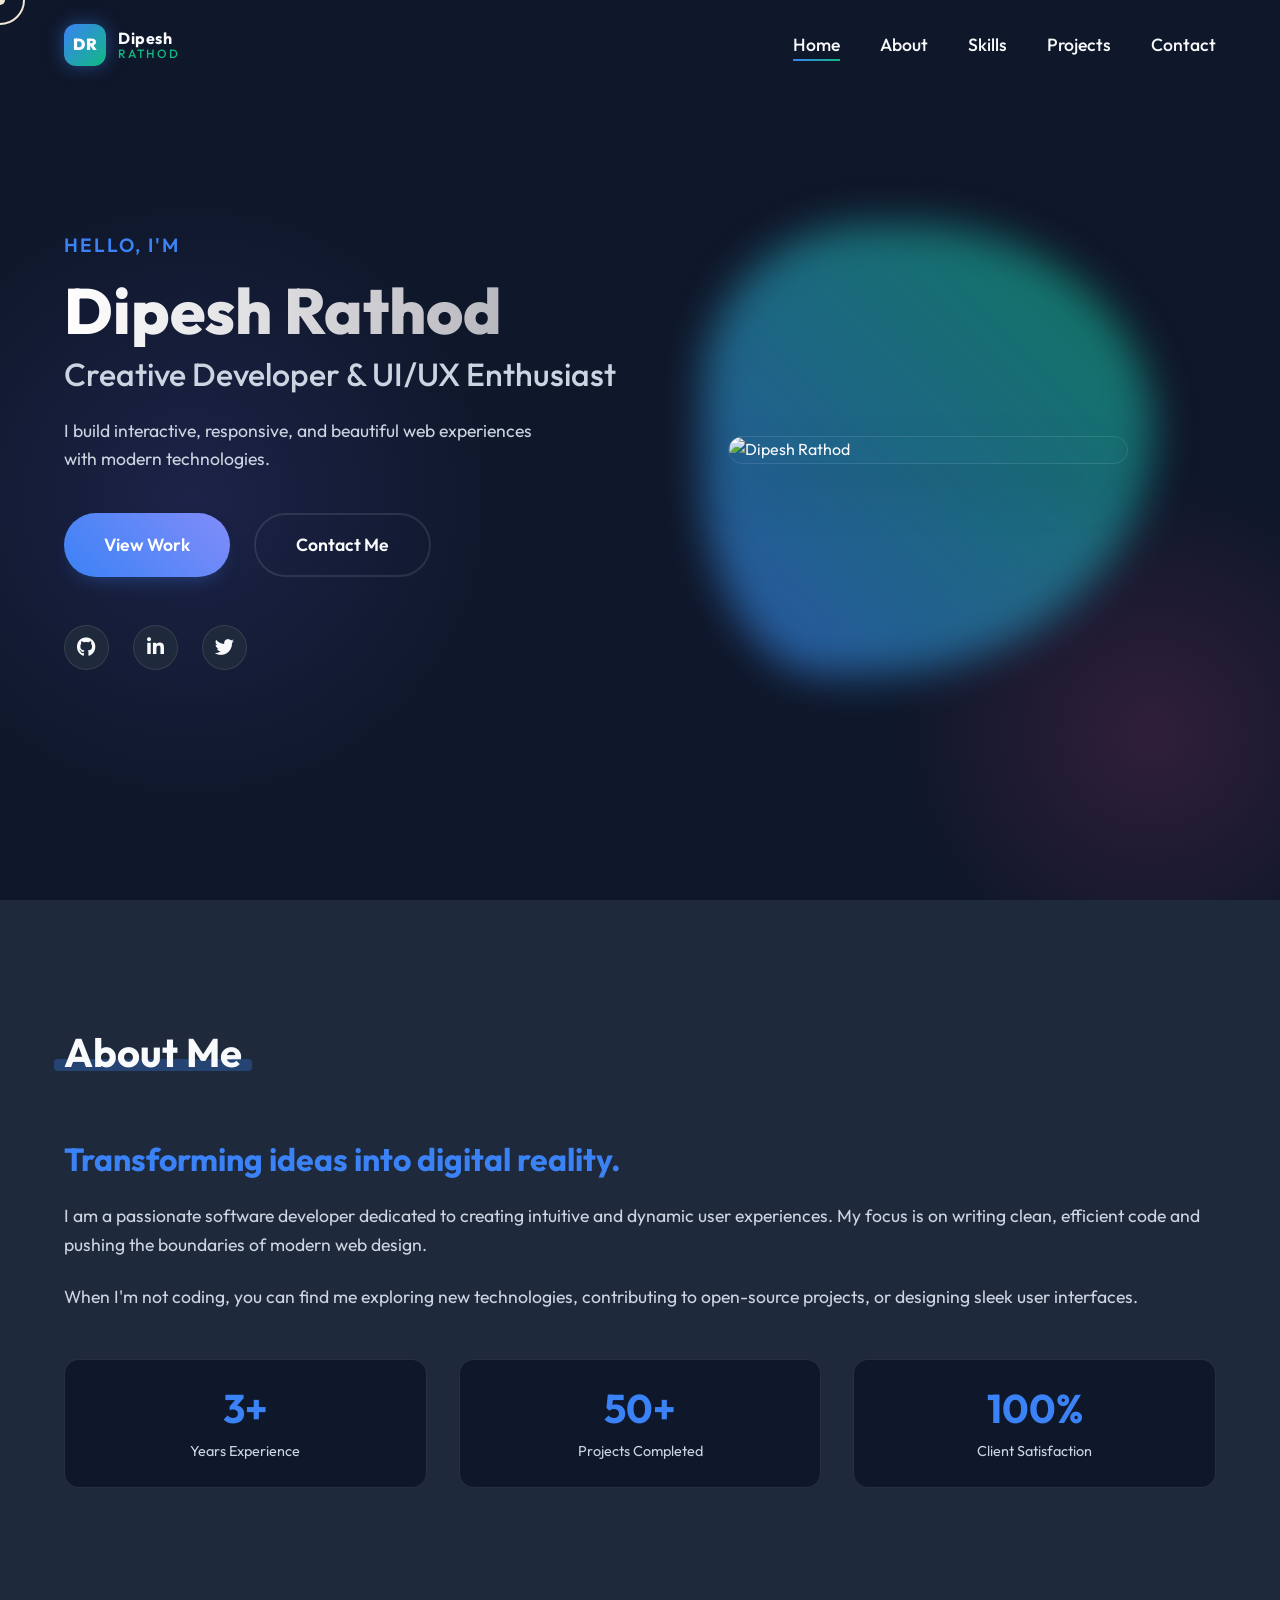
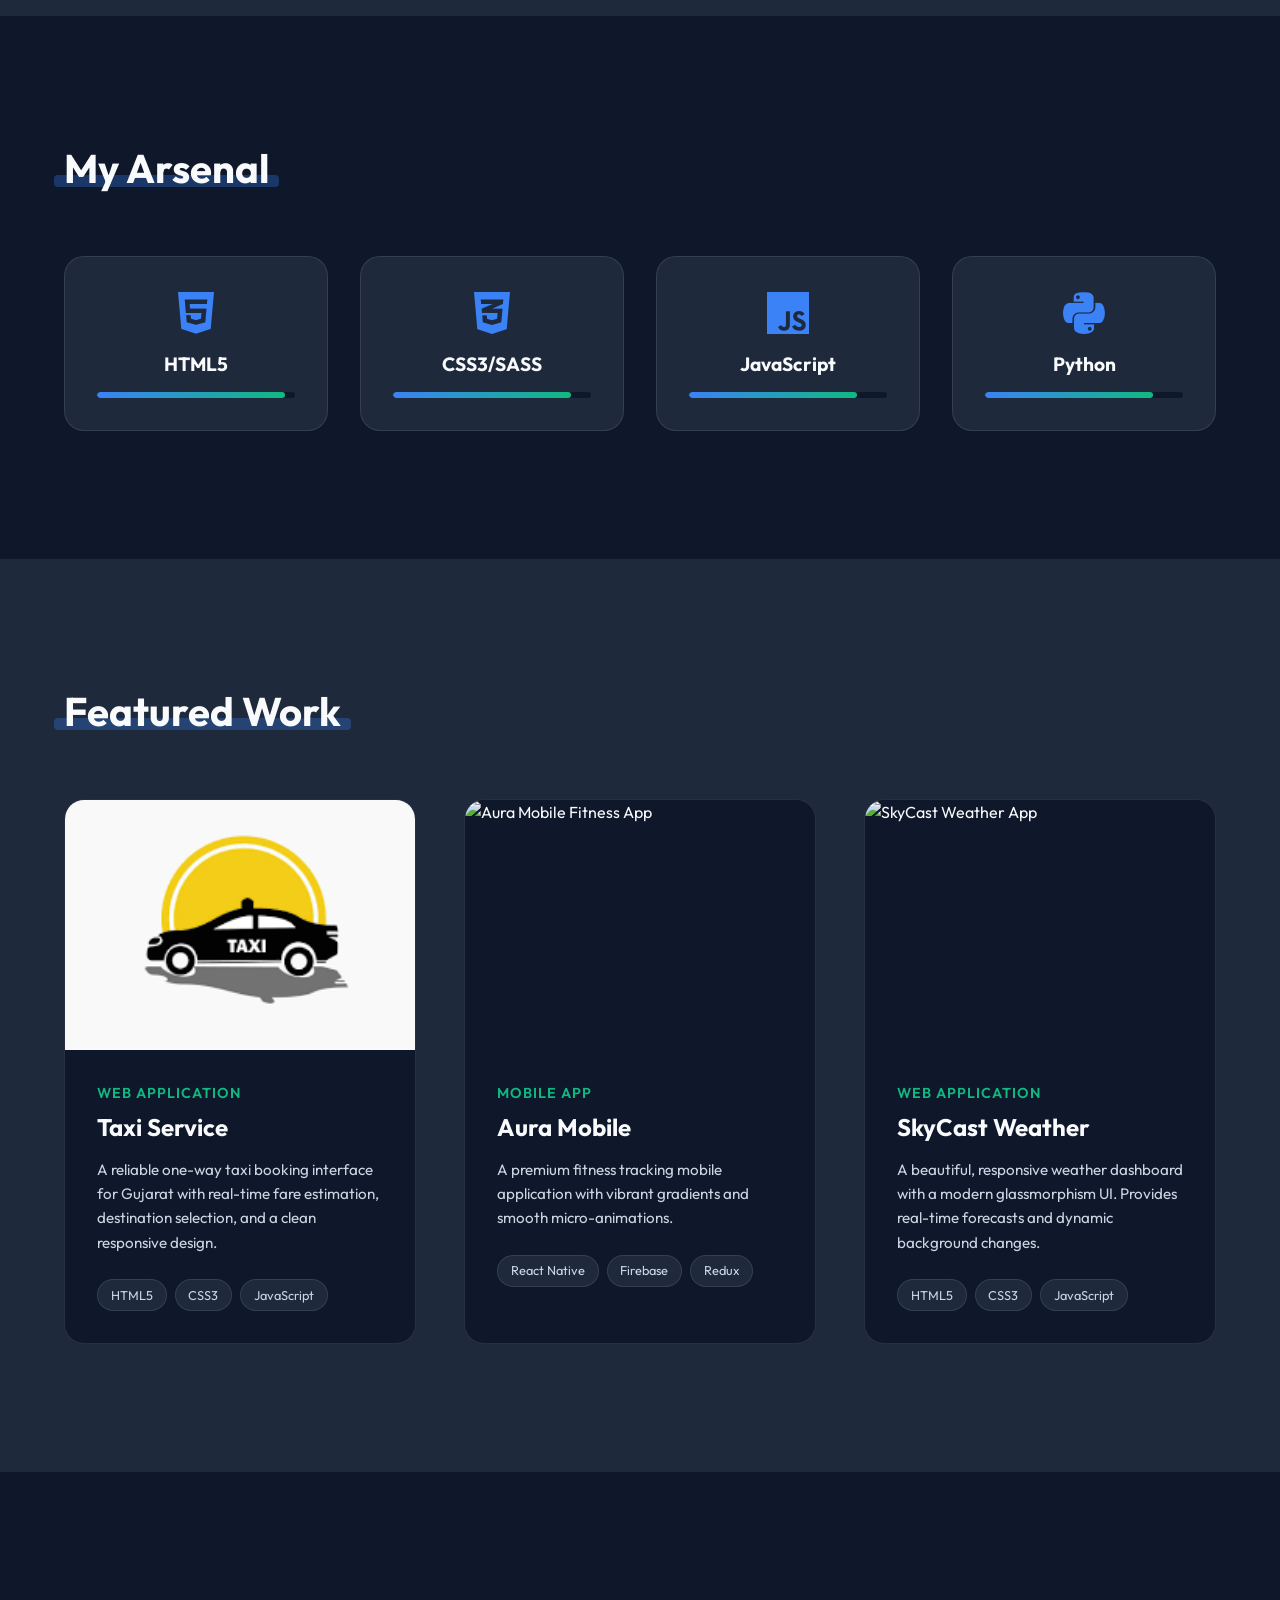
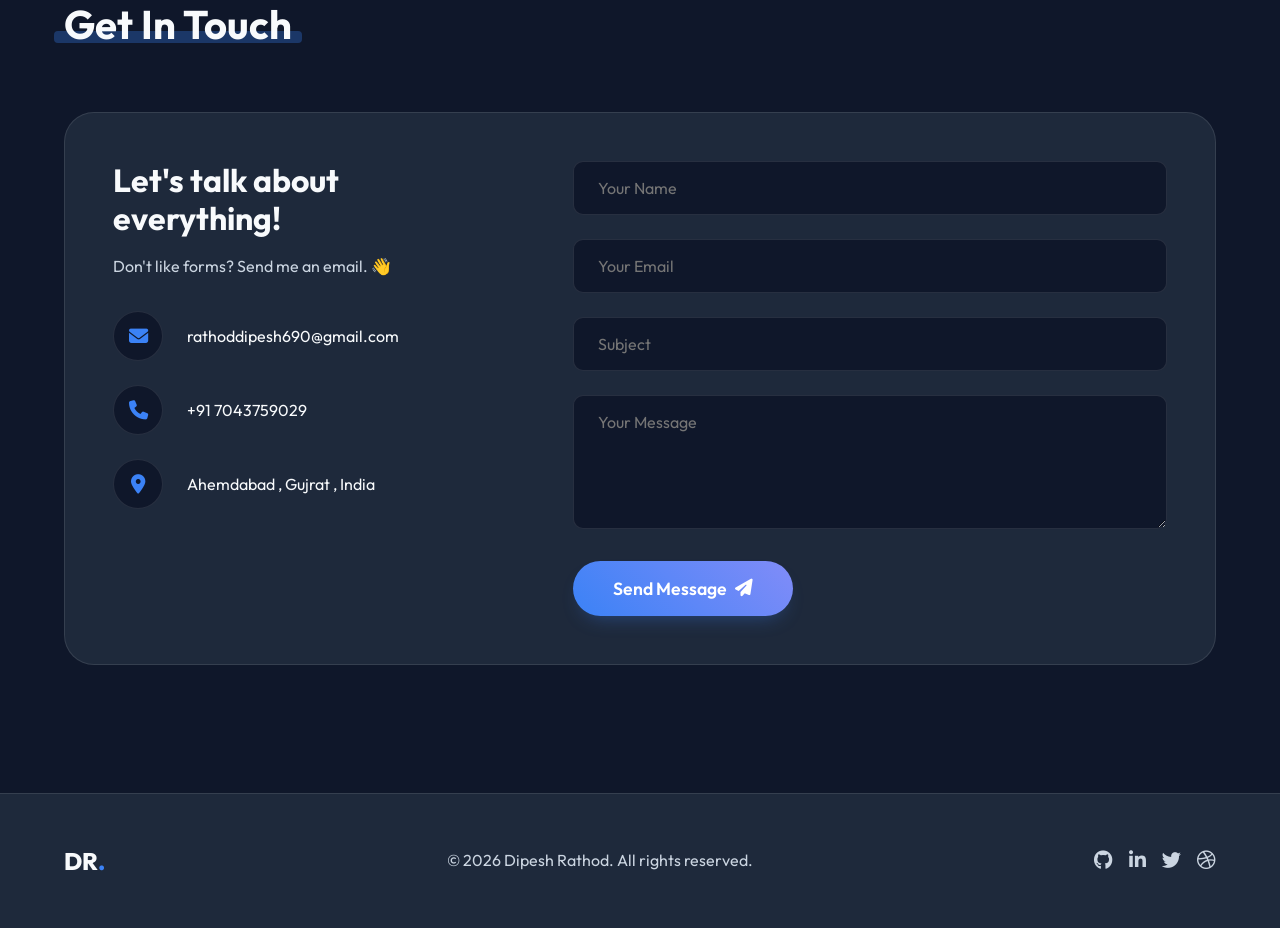
==== index.html @ 2fe94348 "Add files via upload" ====
<!DOCTYPE html>
<html lang="en">
<head>
    <meta charset="UTF-8">
    <meta name="viewport" content="width=device-width, initial-scale=1.0">
    <title>Dipesh Rathod | Creative Developer</title>
    <meta name="description" content="Portfolio of Dipesh Rathod, a creative developer specializing in modern, beautiful web applications.">
    <link rel="stylesheet" href="styles.css">
    <link href="https://fonts.googleapis.com/css2?family=Outfit:wght@300;400;500;600;700;800&display=swap" rel="stylesheet">
    <link rel="stylesheet" href="https://cdnjs.cloudflare.com/ajax/libs/font-awesome/6.4.0/css/all.min.css">
</head>
<body>
    <div class="cursor-dot" id="cursor-dot"></div>
    <div class="cursor-outline" id="cursor-outline"></div>

    <nav>
        <a href="#home" class="logo">
            <div class="logo-badge">
                <span class="logo-initials">DR</span>
            </div>
            <div class="logo-text">
                <span class="logo-name">Dipesh</span><span class="logo-surname">Rathod</span>
            </div>
        </a>
        <ul class="nav-links">
            <li><a href="#home" class="active">Home</a></li>
            <li><a href="#about">About</a></li>
            <li><a href="#skills">Skills</a></li>
            <li><a href="#projects">Projects</a></li>
            <li><a href="#contact">Contact</a></li>
        </ul>
        <div class="hamburger">
            <i class="fas fa-bars"></i>
        </div>
    </nav>

    <main>
        <!-- Home Section -->
        <section id="home" class="hero">
            <div class="hero-content">
                <span class="greeting">Hello, I'm</span>
                <h1 class="glitch" data-text="Dipesh Rathod">Dipesh Rathod</h1>
                <h2 class="role">Creative Developer & UI/UX Enthusiast</h2>
                <p class="hero-desc">I build interactive, responsive, and beautiful web experiences with modern technologies.</p>
                <div class="cta-buttons">
                    <a href="#projects" class="btn btn-primary">View Work</a>
                    <a href="#contact" class="btn btn-secondary">Contact Me</a>
                </div>
                <div class="social-links">
                    <a href="https://github.com/drdevloper22"><i class="fab fa-github"></i></a>
                    <a href="#"><i class="fab fa-linkedin-in"></i></a>
                    <a href="#"><i class="fab fa-twitter"></i></a>
                </div>
            </div>
            <div class="hero-image-wrapper">
                <div class="blob"></div>
                <img src="assets/my_profile.jpg" alt="Dipesh Rathod" class="hero-img">
            </div>
        </section>

        <!-- About Section -->
        <section id="about" class="about">
            <div class="section-title">
                <h2>About Me</h2>
                <div class="underline"></div>
            </div>
            <div class="about-content">
                <div class="about-text">
                    <h3>Transforming ideas into digital reality.</h3>
                    <p>I am a passionate software developer dedicated to creating intuitive and dynamic user experiences. My focus is on writing clean, efficient code and pushing the boundaries of modern web design.</p>
                    <p>When I'm not coding, you can find me exploring new technologies, contributing to open-source projects, or designing sleek user interfaces.</p>
                    <div class="stats">
                        <div class="stat-item">
                            <h4>3+</h4>
                            <p>Years Experience</p>
                        </div>
                        <div class="stat-item">
                            <h4>50+</h4>
                            <p>Projects Completed</p>
                        </div>
                        <div class="stat-item">
                            <h4>100%</h4>
                            <p>Client Satisfaction</p>
                        </div>
                    </div>
                </div>
            </div>
        </section>

        <!-- Skills Section -->
        <section id="skills" class="skills">
            <div class="section-title">
                <h2>My Arsenal</h2>
                <div class="underline"></div>
            </div>
            <div class="skills-grid">
                <div class="skill-card">
                    <i class="fab fa-html5"></i>
                    <h3>HTML5</h3>
                    <div class="progress-bar"><div class="progress" style="width: 95%;"></div></div>
                </div>
                <div class="skill-card">
                    <i class="fab fa-css3-alt"></i>
                    <h3>CSS3/SASS</h3>
                    <div class="progress-bar"><div class="progress" style="width: 90%;"></div></div>
                </div>
                <div class="skill-card">
                    <i class="fab fa-js"></i>
                    <h3>JavaScript</h3>
                    <div class="progress-bar"><div class="progress" style="width: 85%;"></div></div>
                </div>
                <div class="skill-card">
                    <i class="fab fa-python"></i>
                    <h3>Python</h3>
                    <div class="progress-bar"><div class="progress" style="width: 85%;"></div></div>
                </div>
            </div>
        </section>

        <!-- Projects Section -->
        <section id="projects" class="projects">
            <div class="section-title">
                <h2>Featured Work</h2>
                <div class="underline"></div>
            </div>
            <div class="projects-grid">
                <!-- Project 1 -->
                <div class="project-card">
                    <div class="project-img">
                        <img src="[data-uri]" alt="Project 1">
                        <div class="project-overlay">
                            <a href="project1/taxi.html" class="view-btn"><i class="fas fa-external-link-alt"></i></a>
                            <a href="#" class="view-btn"><i class="fab fa-github" ></i></a>
                        </div>
                    </div>
                    <div class="project-info">
                        <span class="project-category">Web Application</span>
                        <h3>Taxi Service</h3>
                        <p>A reliable one-way taxi booking interface for Gujarat with real-time fare estimation, destination selection, and a clean responsive design.</p>
                        <div class="tech-stack">
                            <span>HTML5</span>
                            <span>CSS3</span>
                            <span>JavaScript</span>
                        </div>
                    </div>
                </div>

                <!-- Project 2 -->
                <div class="project-card">
                    <div class="project-img">
                        <img src="assets/fitness_app_mockup.png" alt="Aura Mobile Fitness App">
                        <div class="project-overlay">
                            <a href="project2/fitness.html" class="view-btn"><i class="fas fa-external-link-alt"></i></a>
                            <a href="#" class="view-btn"><i class="fab fa-github"></i></a>
                        </div>
                    </div>
                    <div class="project-info">
                        <span class="project-category">Mobile App</span>
                        <h3>Aura Mobile</h3>
                        <p>A premium fitness tracking mobile application with vibrant gradients and smooth micro-animations.</p>
                        <div class="tech-stack">
                            <span>React Native</span>
                            <span>Firebase</span>
                            <span>Redux</span>
                        </div>
                    </div>
                </div>

                <!-- Project 3 -->
                <div class="project-card">
                    <div class="project-img">
                        <img src="assets/samsung_weather_mockup.png" alt="SkyCast Weather App">
                        <div class="project-overlay">
                            <a href="project3/weather.html" class="view-btn"><i class="fas fa-external-link-alt"></i></a>
                            <a href="#" class="view-btn"><i class="fab fa-github"></i></a>
                        </div>
                    </div>
                    <div class="project-info">
                        <span class="project-category">Web Application</span>
                        <h3>SkyCast Weather</h3>
                        <p>A beautiful, responsive weather dashboard with a modern glassmorphism UI. Provides real-time forecasts and dynamic background changes.</p>
                        <div class="tech-stack">
                            <span>HTML5</span>
                            <span>CSS3</span>
                            <span>JavaScript</span>
                        </div>
                    </div>
                </div>
            </div>
        </section>

        <!-- Contact Section -->
        <section id="contact" class="contact">
            <div class="section-title">
                <h2>Get In Touch</h2>
                <div class="underline"></div>
            </div>
            <div class="contact-container">
                <div class="contact-info">
                    <h3>Let's talk about everything!</h3>
                    <p>Don't like forms? Send me an email. 👋</p>
                    <div class="info-item">
                        <i class="fas fa-envelope"></i>
                        <span>rathoddipesh690@gmail.com</span>
                    </div>
                    <div class="info-item">
                        <i class="fas fa-phone"></i>
                        <span>+91 7043759029</span>
                    </div>
                    <div class="info-item">
                        <i class="fas fa-map-marker-alt"></i>
                        <span>Ahemdabad , Gujrat , India </span>
                    </div>
                </div>
                <form class="contact-form" id="contactForm">
                    <div class="input-group">
                        <input type="text" id="name" required placeholder="Your Name">
                    </div>
                    <div class="input-group">
                        <input type="email" id="email" required placeholder="Your Email">
                    </div>
                    <div class="input-group">
                        <input type="text" id="subject" required placeholder="Subject">
                    </div>
                    <div class="input-group">
                        <textarea id="message" rows="5" required placeholder="Your Message"></textarea>
                    </div>
                    <button type="submit" class="btn btn-primary submit-btn">Send Message <i class="fas fa-paper-plane"></i></button>
                </form>
            </div>
        </section>
    </main>

    <footer>
        <div class="footer-content">
            <div class="footer-logo">DR<span>.</span></div>
            <p>&copy; 2026 Dipesh Rathod. All rights reserved.</p>
            <div class="footer-socials">
                <a href="#"><i class="fab fa-github"></i></a>
                <a href="#"><i class="fab fa-linkedin-in"></i></a>
                <a href="#"><i class="fab fa-twitter"></i></a>
                <a href="#"><i class="fab fa-dribbble"></i></a>
            </div>
        </div>
    </footer>

    <script src="script.js"></script>
</body>
</html>
---- styles.css ----
:root {
    --bg-color: #0f172a;
    --surface-color: #1e293b;
    --primary-color: #3b82f6;
    --primary-glow: rgba(59, 130, 246, 0.4);
    --secondary-color: #10b981;
    --text-primary: #f8fafc;
    --text-secondary: #cbd5e1;
    --border-color: rgba(255, 255, 255, 0.1);
    --glass-bg: rgba(30, 41, 59, 0.7);
    --transition: all 0.3s cubic-bezier(0.25, 0.8, 0.25, 1);
}

* {
    margin: 0;
    padding: 0;
    box-sizing: border-box;
    font-family: 'Outfit', sans-serif;
    cursor: none;
    /* Custom cursor */
}

html {
    scroll-behavior: smooth;
}

body {
    background-color: var(--bg-color);
    color: var(--text-primary);
    overflow-x: hidden;
    line-height: 1.6;
}

/* Custom Cursor */
.cursor-dot {
    width: 10px;
    height: 10px;
    background-color: white;
    border-radius: 50%;
    position: fixed;
    top: 0;
    left: 0;
    transform: translate(-50%, -50%);
    pointer-events: none;
    z-index: 9999;
    mix-blend-mode: difference;
    transition: transform 0.3s ease;
}

.cursor-outline {
    width: 50px;
    height: 50px;
    border: 2px solid white;
    border-radius: 50%;
    position: fixed;
    top: 0;
    left: 0;
    transform: translate(-50%, -50%);
    pointer-events: none;
    z-index: 9998;
    mix-blend-mode: difference;
    transition: transform 0.3s ease, border-color 0.3s ease;
}

.cursor-outline::after {
    content: '';
    position: absolute;
    top: 50%;
    left: 50%;
    width: 100%;
    height: 100%;
    background-color: white;
    border-radius: 50%;
    transform: translate(-50%, -50%) scale(0);
    transition: transform 0.3s ease;
}

.cursor-hover .cursor-dot {
    transform: translate(-50%, -50%) scale(0);
}

.cursor-hover .cursor-outline {
    transform: translate(-50%, -50%) scale(1.5);
    border-color: transparent;
}

.cursor-hover .cursor-outline::after {
    transform: translate(-50%, -50%) scale(1);
}

/* Typography & Utilities */
h1,
h2,
h3,
h4,
h5,
h6 {
    font-weight: 700;
    line-height: 1.2;
}

a {
    text-decoration: none;
    color: var(--text-primary);
    transition: var(--transition);
}

ul {
    list-style: none;
}

.section-title {
    margin-bottom: 4rem;
    position: relative;
    display: inline-block;
}

.section-title h2 {
    font-size: 2.5rem;
    position: relative;
    z-index: 1;
}

.section-title .underline {
    position: absolute;
    bottom: 5px;
    left: -10px;
    width: calc(100% + 20px);
    height: 12px;
    background: var(--primary-color);
    opacity: 0.3;
    z-index: 0;
    border-radius: 4px;
}

/* Navbar */
nav {
    position: fixed;
    top: 0;
    left: 0;
    width: 100%;
    padding: 1.5rem 5%;
    display: flex;
    justify-content: space-between;
    align-items: center;
    z-index: 1000;
    background: transparent;
    transition: var(--transition);
}

nav.scrolled {
    background: var(--glass-bg);
    backdrop-filter: blur(10px);
    border-bottom: 1px solid var(--border-color);
    padding: 1rem 5%;
}

.logo {
    display: flex;
    align-items: center;
    gap: 0.75rem;
    text-decoration: none;
    color: var(--text-primary);
}

.logo-badge {
    width: 42px;
    height: 42px;
    border-radius: 12px;
    background: linear-gradient(135deg, var(--primary-color), var(--secondary-color));
    display: flex;
    align-items: center;
    justify-content: center;
    box-shadow: 0 0 18px rgba(59, 130, 246, 0.45);
    transition: var(--transition);
    flex-shrink: 0;
}

.logo:hover .logo-badge {
    box-shadow: 0 0 28px rgba(59, 130, 246, 0.7);
    transform: rotate(-5deg) scale(1.05);
}

.logo-initials {
    font-size: 1rem;
    font-weight: 900;
    color: #ffffff;
    letter-spacing: 1px;
    font-family: 'Outfit', sans-serif;
}

.logo-text {
    display: flex;
    flex-direction: column;
    line-height: 1.1;
}

.logo-name {
    font-size: 1rem;
    font-weight: 700;
    color: var(--text-primary);
    letter-spacing: 0.5px;
}

.logo-surname {
    font-size: 0.75rem;
    font-weight: 500;
    color: var(--secondary-color);
    letter-spacing: 2px;
    text-transform: uppercase;
}

.nav-links {
    display: flex;
    gap: 2.5rem;
}

.nav-links li a {
    font-weight: 500;
    font-size: 1.1rem;
    position: relative;
}

.nav-links li a::after {
    content: '';
    position: absolute;
    bottom: -5px;
    left: 0;
    width: 0;
    height: 2px;
    background: linear-gradient(90deg, var(--primary-color), var(--secondary-color));
    transition: var(--transition);
}

.nav-links li a:hover::after,
.nav-links li a.active::after {
    width: 100%;
}

.hamburger {
    display: none;
    font-size: 1.5rem;
    cursor: pointer;
}

/* Hero Section */
.hero {
    min-height: 100vh;
    display: flex;
    align-items: center;
    padding: 0 5%;
    position: relative;
    overflow: hidden;
}

/* Background Gradients */
.hero::before {
    content: '';
    position: absolute;
    top: 20%;
    left: -10%;
    width: 50vw;
    height: 50vw;
    background: radial-gradient(circle, rgba(99, 102, 241, 0.15) 0%, rgba(0, 0, 0, 0) 70%);
    border-radius: 50%;
    z-index: -1;
}

.hero::after {
    content: '';
    position: absolute;
    bottom: -10%;
    right: -10%;
    width: 40vw;
    height: 40vw;
    background: radial-gradient(circle, rgba(236, 72, 153, 0.15) 0%, rgba(0, 0, 0, 0) 70%);
    border-radius: 50%;
    z-index: -1;
}

.hero-content {
    flex: 1;
    z-index: 1;
}

.greeting {
    font-size: 1.2rem;
    color: var(--primary-color);
    font-weight: 600;
    letter-spacing: 2px;
    text-transform: uppercase;
    display: block;
    margin-bottom: 1rem;
}

.glitch {
    font-size: 5vw;
    font-weight: 800;
    margin-bottom: 0.5rem;
    background: linear-gradient(to right, #fff, #a1a1aa);
    -webkit-background-clip: text;
    -webkit-text-fill-color: transparent;
    line-height: 1.1;
}

.role {
    font-size: 2rem;
    color: var(--text-secondary);
    font-weight: 500;
    margin-bottom: 1.5rem;
}

.hero-desc {
    max-width: 500px;
    font-size: 1.1rem;
    color: var(--text-secondary);
    margin-bottom: 2.5rem;
}

.cta-buttons {
    display: flex;
    gap: 1.5rem;
    margin-bottom: 3rem;
}

.btn {
    padding: 1rem 2.5rem;
    border-radius: 50px;
    font-weight: 600;
    font-size: 1.1rem;
    display: inline-flex;
    align-items: center;
    gap: 0.5rem;
    transition: var(--transition);
}

.btn-primary {
    background: linear-gradient(45deg, var(--primary-color), #818cf8);
    color: white;
    box-shadow: 0 10px 20px -10px var(--primary-glow);
}

.btn-primary:hover {
    transform: translateY(-3px);
    box-shadow: 0 15px 25px -10px var(--primary-glow);
}

.btn-secondary {
    background: transparent;
    color: var(--text-primary);
    border: 2px solid var(--border-color);
}

.btn-secondary:hover {
    border-color: var(--primary-color);
    background: rgba(99, 102, 241, 0.1);
    transform: translateY(-3px);
}

.social-links {
    display: flex;
    gap: 1.5rem;
}

.social-links a {
    display: flex;
    align-items: center;
    justify-content: center;
    width: 45px;
    height: 45px;
    border-radius: 50%;
    background: var(--surface-color);
    border: 1px solid var(--border-color);
    font-size: 1.2rem;
    transition: var(--transition);
}

.social-links a:hover {
    background: var(--primary-color);
    border-color: var(--primary-color);
    transform: translateY(-5px) rotate(10deg);
}

.hero-image-wrapper {
    flex: 1;
    display: flex;
    justify-content: center;
    align-items: center;
    position: relative;
}

.blob {
    position: absolute;
    width: 450px;
    height: 450px;
    background: linear-gradient(45deg, var(--primary-color), var(--secondary-color));
    border-radius: 40% 60% 70% 30% / 40% 50% 60% 50%;
    animation: morph 8s ease-in-out infinite;
    z-index: 0;
    opacity: 0.6;
    filter: blur(20px);
}

@keyframes morph {

    0%,
    100% {
        border-radius: 40% 60% 70% 30% / 40% 50% 60% 50%;
    }

    34% {
        border-radius: 70% 30% 50% 50% / 30% 30% 70% 70%;
    }

    67% {
        border-radius: 100% 60% 60% 100% / 100% 100% 60% 60%;
    }
}

.hero-img {
    position: relative;
    z-index: 1;
    width: 100%;
    max-width: 400px;
    height: auto;
    border-radius: 30px;
    box-shadow: 0 25px 50px -12px rgba(0, 0, 0, 0.5);
    border: 1px solid var(--border-color);
    object-fit: cover;
    animation: float 6s ease-in-out infinite;
}

@keyframes float {
    0% {
        transform: translateY(0px);
    }

    50% {
        transform: translateY(-20px);
    }

    100% {
        transform: translateY(0px);
    }
}

/* Sections General */
section {
    padding: 8rem 5%;
}

/* About Section */
.about {
    background: var(--surface-color);
    position: relative;
}

.about-content {
    display: flex;
    gap: 4rem;
    align-items: center;
}

.about-text {
    flex: 1;
}

.about-text h3 {
    font-size: 2rem;
    margin-bottom: 1.5rem;
    color: var(--primary-color);
}

.about-text p {
    color: var(--text-secondary);
    font-size: 1.1rem;
    margin-bottom: 1.5rem;
}

.stats {
    display: flex;
    gap: 2rem;
    margin-top: 3rem;
}

.stat-item {
    background: var(--bg-color);
    padding: 1.5rem;
    border-radius: 15px;
    border: 1px solid var(--border-color);
    text-align: center;
    flex: 1;
    transition: var(--transition);
}

.stat-item:hover {
    border-color: var(--primary-color);
    transform: translateY(-5px);
}

.stat-item h4 {
    font-size: 2.5rem;
    color: var(--primary-color);
    margin-bottom: 0.5rem;
}

.stat-item p {
    margin: 0;
    font-size: 0.9rem;
}

/* Skills Section */
.skills {
    position: relative;
}

.skills-grid {
    display: grid;
    grid-template-columns: repeat(auto-fit, minmax(150px, 1fr));
    gap: 2rem;
}

.skill-card {
    background: var(--surface-color);
    padding: 2rem;
    border-radius: 20px;
    text-align: center;
    border: 1px solid var(--border-color);
    transition: var(--transition);
    position: relative;
    overflow: hidden;
}

.skill-card::before {
    content: '';
    position: absolute;
    top: 0;
    left: -100%;
    width: 100%;
    height: 100%;
    background: linear-gradient(90deg, transparent, rgba(255, 255, 255, 0.05), transparent);
    transition: 0.5s;
}

.skill-card:hover::before {
    left: 100%;
}

.skill-card:hover {
    transform: translateY(-10px);
    border-color: var(--primary-color);
    box-shadow: 0 10px 30px -15px var(--primary-glow);
}

.skill-card i {
    font-size: 3rem;
    color: var(--primary-color);
    margin-bottom: 1rem;
}

.skill-card h3 {
    margin-bottom: 1rem;
    font-size: 1.2rem;
}

.progress-bar {
    width: 100%;
    height: 6px;
    background: var(--bg-color);
    border-radius: 10px;
    overflow: hidden;
}

.progress {
    height: 100%;
    background: linear-gradient(90deg, var(--primary-color), var(--secondary-color));
    border-radius: 10px;
    transform-origin: left;
    animation: loadProgress 2s ease-out forwards;
}

@keyframes loadProgress {
    0% {
        transform: scaleX(0);
    }

    100% {
        transform: scaleX(1);
    }
}

/* Projects Section */
.projects {
    background: var(--surface-color);
}

.projects-grid {
    display: grid;
    grid-template-columns: repeat(auto-fit, minmax(320px, 1fr));
    gap: 3rem;
}

.project-card {
    background: var(--bg-color);
    border-radius: 20px;
    overflow: hidden;
    border: 1px solid var(--border-color);
    transition: var(--transition);
}

.project-card:hover {
    transform: translateY(-10px);
    box-shadow: 0 20px 40px -20px rgba(0, 0, 0, 0.5);
    border-color: rgba(99, 102, 241, 0.3);
}

.project-img {
    position: relative;
    width: 100%;
    height: 250px;
    overflow: hidden;
}

.project-img img {
    width: 100%;
    height: 100%;
    object-fit: cover;
    transition: transform 0.5s ease;
}

.project-card:hover .project-img img {
    transform: scale(1.1);
}

.project-overlay {
    position: absolute;
    top: 0;
    left: 0;
    width: 100%;
    height: 100%;
    background: rgba(10, 10, 14, 0.8);
    display: flex;
    justify-content: center;
    align-items: center;
    gap: 1rem;
    opacity: 0;
    transition: var(--transition);
}

.project-card:hover .project-overlay {
    opacity: 1;
}

.view-btn {
    width: 50px;
    height: 50px;
    background: var(--primary-color);
    border-radius: 50%;
    display: flex;
    justify-content: center;
    align-items: center;
    color: white;
    font-size: 1.2rem;
    transform: translateY(20px);
    transition: var(--transition);
}

.project-card:hover .view-btn {
    transform: translateY(0);
}

.view-btn:hover {
    background: white;
    color: var(--primary-color);
    transform: scale(1.1) !important;
}

.project-info {
    padding: 2rem;
}

.project-category {
    color: var(--secondary-color);
    font-size: 0.9rem;
    font-weight: 600;
    text-transform: uppercase;
    letter-spacing: 1px;
    margin-bottom: 0.5rem;
    display: block;
}

.project-info h3 {
    font-size: 1.5rem;
    margin-bottom: 1rem;
}

.project-info p {
    color: var(--text-secondary);
    margin-bottom: 1.5rem;
    font-size: 0.95rem;
}

.tech-stack {
    display: flex;
    flex-wrap: wrap;
    gap: 0.5rem;
}

.tech-stack span {
    padding: 0.3rem 0.8rem;
    background: var(--surface-color);
    border: 1px solid var(--border-color);
    border-radius: 50px;
    font-size: 0.8rem;
    color: var(--text-secondary);
}

/* Contact Section */
.contact-container {
    display: flex;
    gap: 4rem;
    background: var(--surface-color);
    padding: 3rem;
    border-radius: 30px;
    border: 1px solid var(--border-color);
}

.contact-info {
    flex: 1;
}

.contact-info h3 {
    font-size: 2rem;
    margin-bottom: 1rem;
}

.contact-info p {
    color: var(--text-secondary);
    margin-bottom: 2rem;
}

.info-item {
    display: flex;
    align-items: center;
    gap: 1.5rem;
    margin-bottom: 1.5rem;
}

.info-item i {
    width: 50px;
    height: 50px;
    background: var(--bg-color);
    display: flex;
    justify-content: center;
    align-items: center;
    border-radius: 50%;
    color: var(--primary-color);
    font-size: 1.2rem;
    border: 1px solid var(--border-color);
}

.contact-form {
    flex: 1.5;
    display: flex;
    flex-direction: column;
    gap: 1.5rem;
}

.input-group input,
.input-group textarea {
    width: 100%;
    padding: 1rem 1.5rem;
    background: var(--bg-color);
    border: 1px solid var(--border-color);
    border-radius: 10px;
    color: var(--text-primary);
    font-size: 1rem;
    transition: var(--transition);
}

.input-group input:focus,
.input-group textarea:focus {
    outline: none;
    border-color: var(--primary-color);
    box-shadow: 0 0 0 2px rgba(99, 102, 241, 0.2);
}

.submit-btn {
    width: max-content;
    border: none;
    cursor: none;
}

/* Footer */
footer {
    padding: 3rem 5%;
    border-top: 1px solid var(--border-color);
    background: var(--surface-color);
}

.footer-content {
    display: flex;
    justify-content: space-between;
    align-items: center;
}

.footer-logo {
    font-size: 1.5rem;
    font-weight: 800;
}

.footer-logo span {
    color: var(--primary-color);
}

.footer-content p {
    color: var(--text-secondary);
}

.footer-socials {
    display: flex;
    gap: 1rem;
}

.footer-socials a {
    color: var(--text-secondary);
    font-size: 1.2rem;
}

.footer-socials a:hover {
    color: var(--primary-color);
}

/* Responsive */
@media (max-width: 992px) {
    .hero {
        flex-direction: column-reverse;
        justify-content: center;
        text-align: center;
        padding-top: 6rem;
    }

    .hero-desc {
        margin: 0 auto 2.5rem;
    }

    .cta-buttons {
        justify-content: center;
    }

    .social-links {
        justify-content: center;
    }

    .hero-image-wrapper {
        margin-bottom: 3rem;
    }

    .about-content {
        flex-direction: column;
    }

    .contact-container {
        flex-direction: column;
    }
}

@media (max-width: 768px) {
    .nav-links {
        position: fixed;
        top: 0;
        right: -100%;
        width: 70%;
        height: 100vh;
        background: var(--surface-color);
        flex-direction: column;
        justify-content: center;
        align-items: center;
        transition: 0.5s ease;
    }

    .nav-links.active {
        right: 0;
        box-shadow: -10px 0 30px rgba(0, 0, 0, 0.5);
    }

    .hamburger {
        display: block;
        z-index: 1001;
    }

    .glitch {
        font-size: 12vw;
    }

    .footer-content {
        flex-direction: column;
        gap: 1rem;
        text-align: center;
    }
}

/* Scroll Animation classes */
.hidden {
    opacity: 0;
    transform: translateY(30px);
    transition: all 0.8s ease-out;
}

.show {
    opacity: 1;
    transform: translateY(0);
}
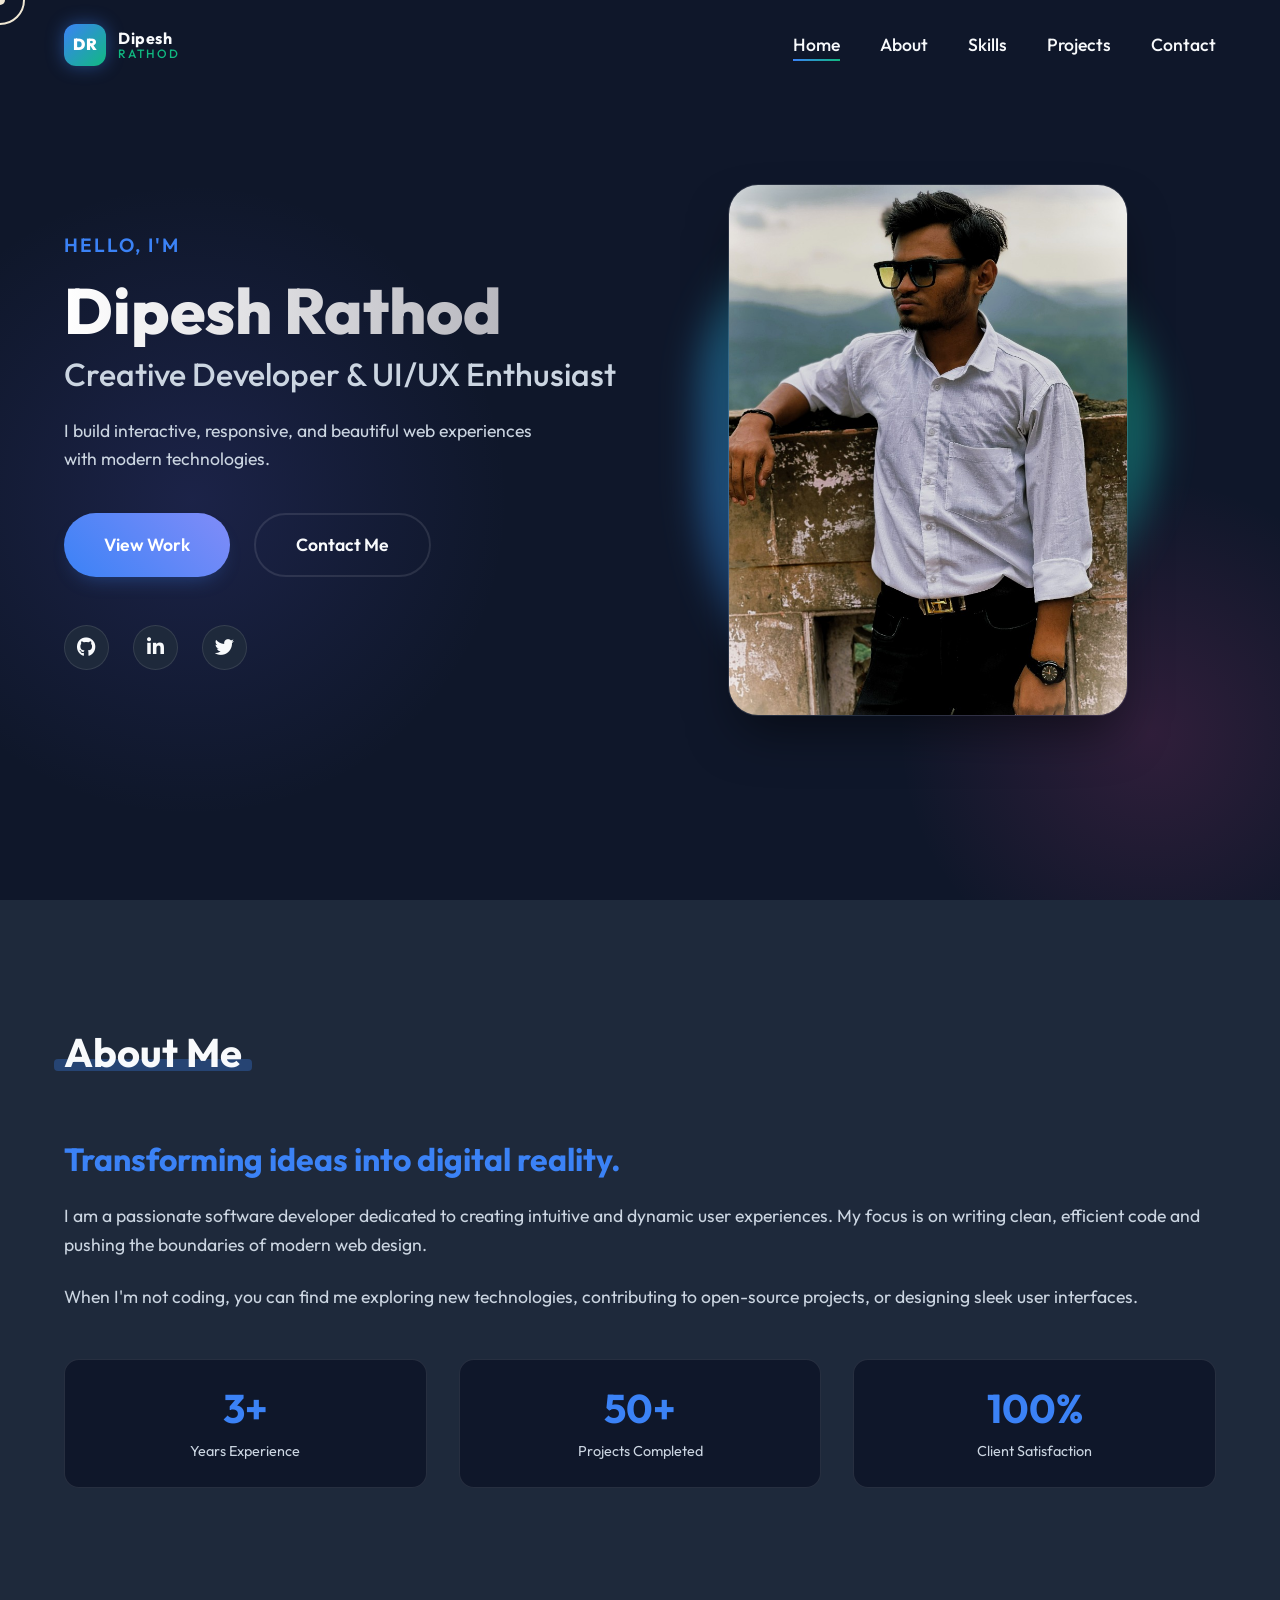
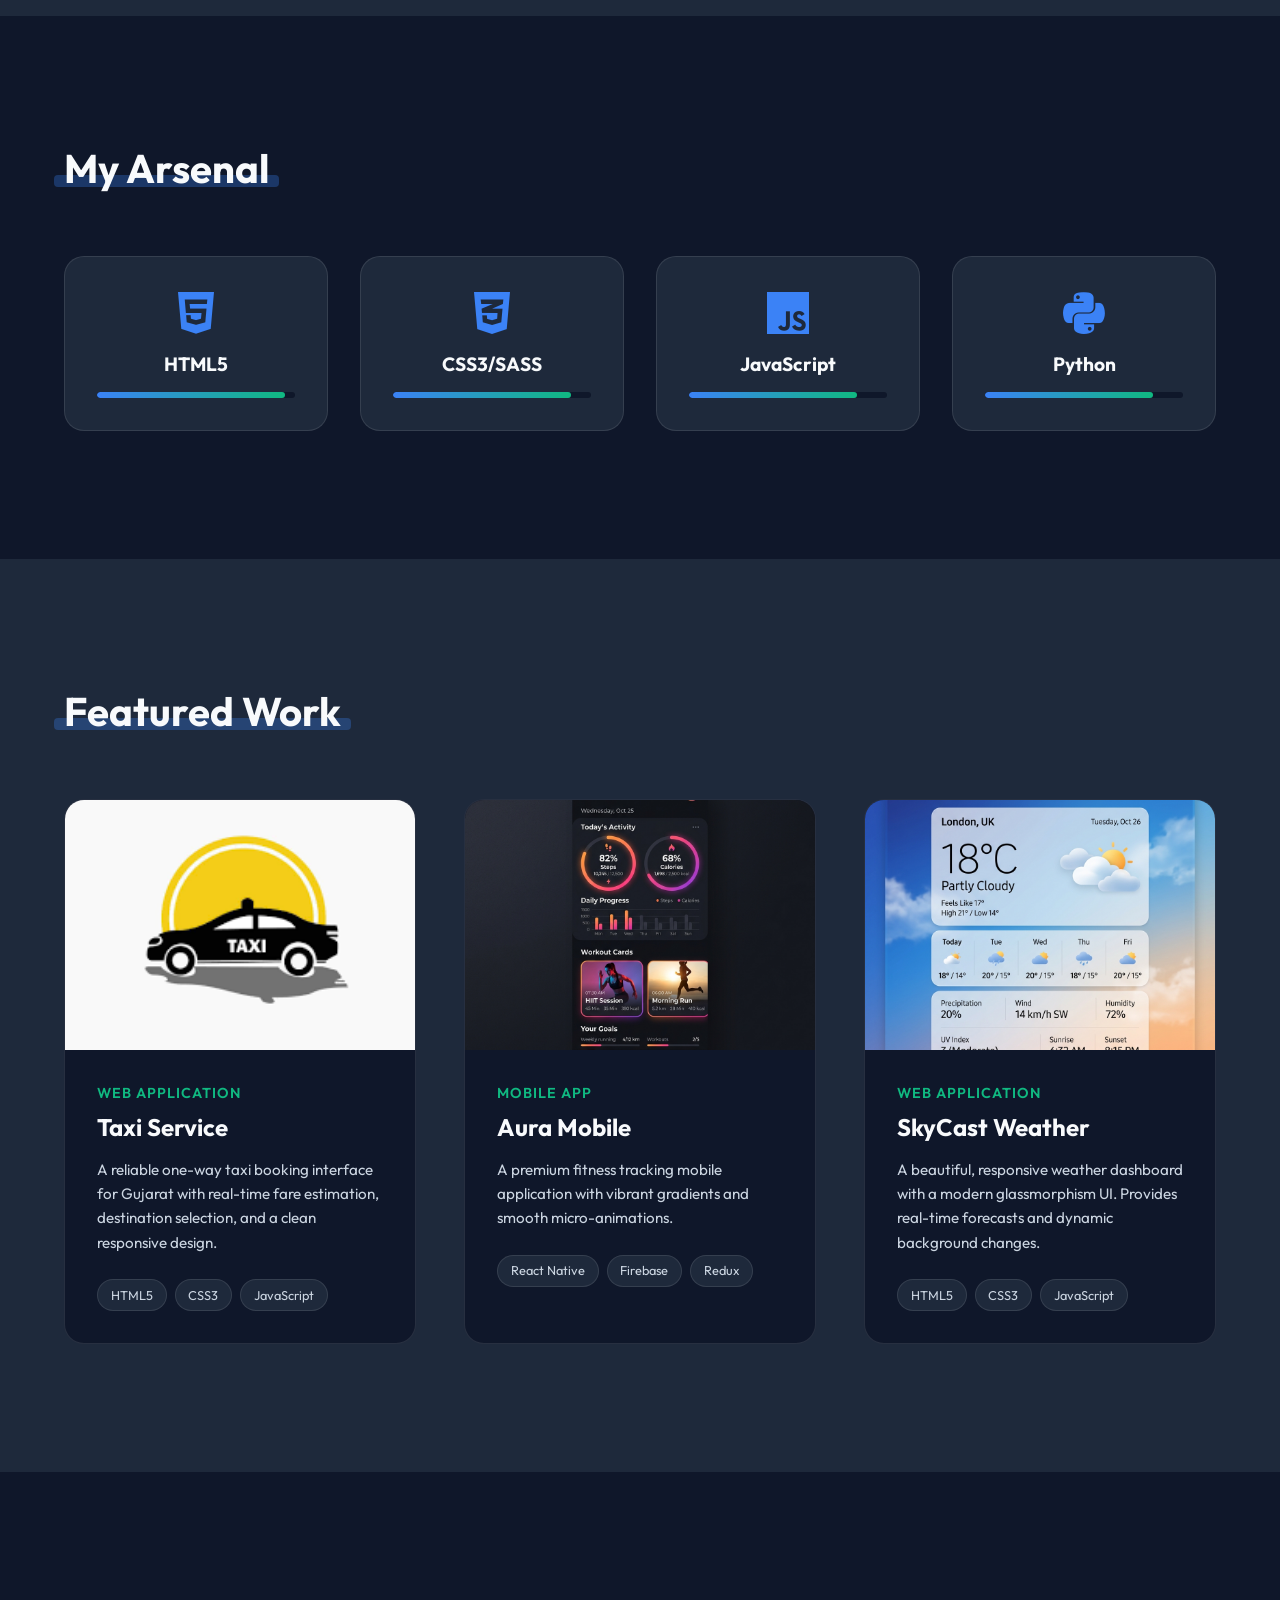
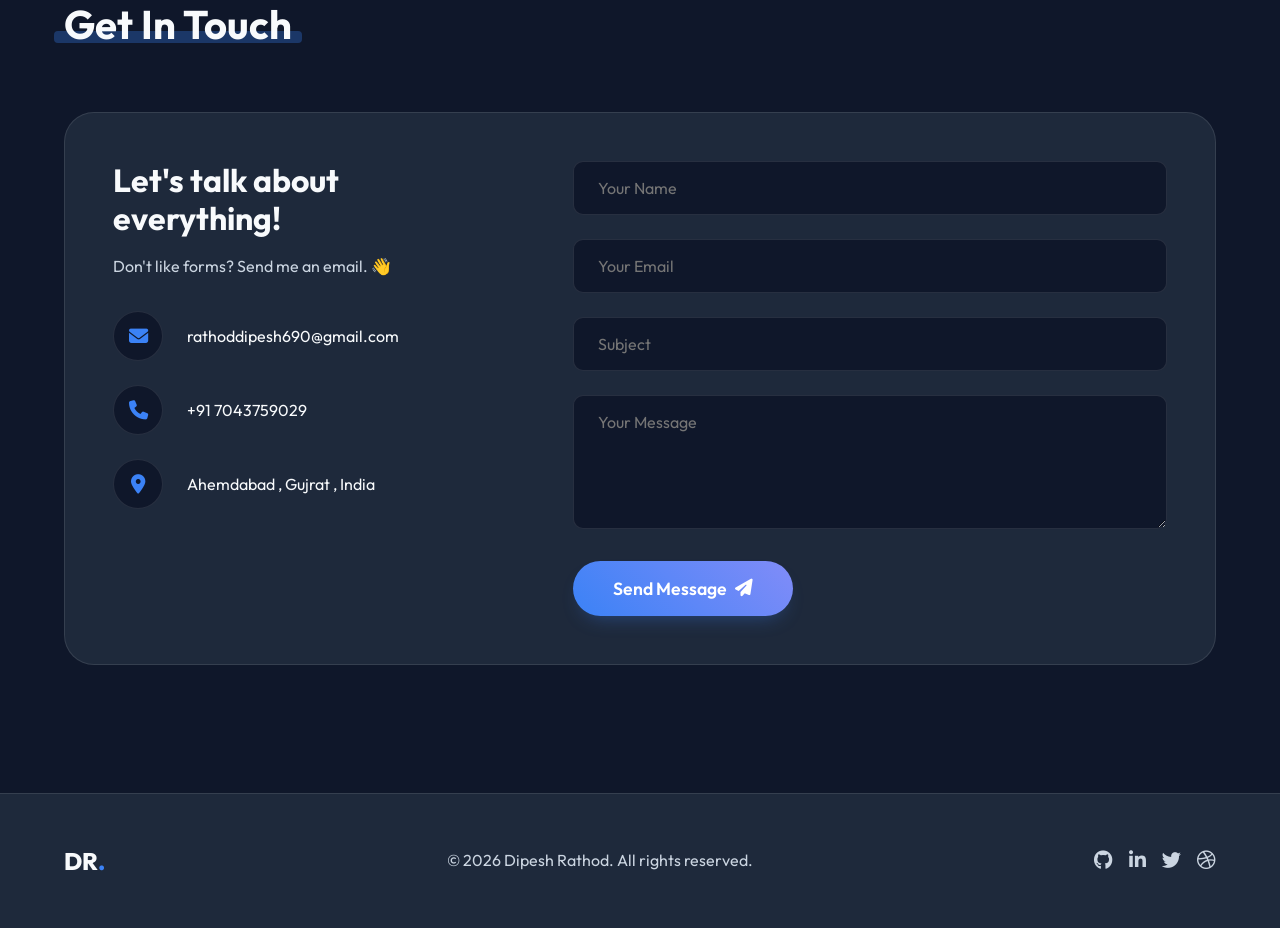
==== commit 015303a0: "Update index.html" ====
--- a/index.html
+++ b/index.html
@@ -54,7 +54,7 @@
             </div>
             <div class="hero-image-wrapper">
                 <div class="blob"></div>
-                <img src="assets/my_profile.jpg" alt="Dipesh Rathod" class="hero-img">
+                <img src="my_profile.jpg" alt="Dipesh Rathod" class="hero-img">
             </div>
         </section>
 
@@ -129,7 +129,7 @@
                     <div class="project-img">
                         <img src="[data-uri]" alt="Project 1">
                         <div class="project-overlay">
-                            <a href="project1/taxi.html" class="view-btn"><i class="fas fa-external-link-alt"></i></a>
+                            <a href="taxi.html" class="view-btn"><i class="fas fa-external-link-alt"></i></a>
                             <a href="#" class="view-btn"><i class="fab fa-github" ></i></a>
                         </div>
                     </div>
@@ -148,9 +148,9 @@
                 <!-- Project 2 -->
                 <div class="project-card">
                     <div class="project-img">
-                        <img src="assets/fitness_app_mockup.png" alt="Aura Mobile Fitness App">
+                        <img src="fitness_app_mockup.png" alt="Aura Mobile Fitness App">
                         <div class="project-overlay">
-                            <a href="project2/fitness.html" class="view-btn"><i class="fas fa-external-link-alt"></i></a>
+                            <a href="fitness.html" class="view-btn"><i class="fas fa-external-link-alt"></i></a>
                             <a href="#" class="view-btn"><i class="fab fa-github"></i></a>
                         </div>
                     </div>
@@ -169,9 +169,9 @@
                 <!-- Project 3 -->
                 <div class="project-card">
                     <div class="project-img">
-                        <img src="assets/samsung_weather_mockup.png" alt="SkyCast Weather App">
+                        <img src="samsung_weather_mockup.png" alt="SkyCast Weather App">
                         <div class="project-overlay">
-                            <a href="project3/weather.html" class="view-btn"><i class="fas fa-external-link-alt"></i></a>
+                            <a href="weather.html" class="view-btn"><i class="fas fa-external-link-alt"></i></a>
                             <a href="#" class="view-btn"><i class="fab fa-github"></i></a>
                         </div>
                     </div>
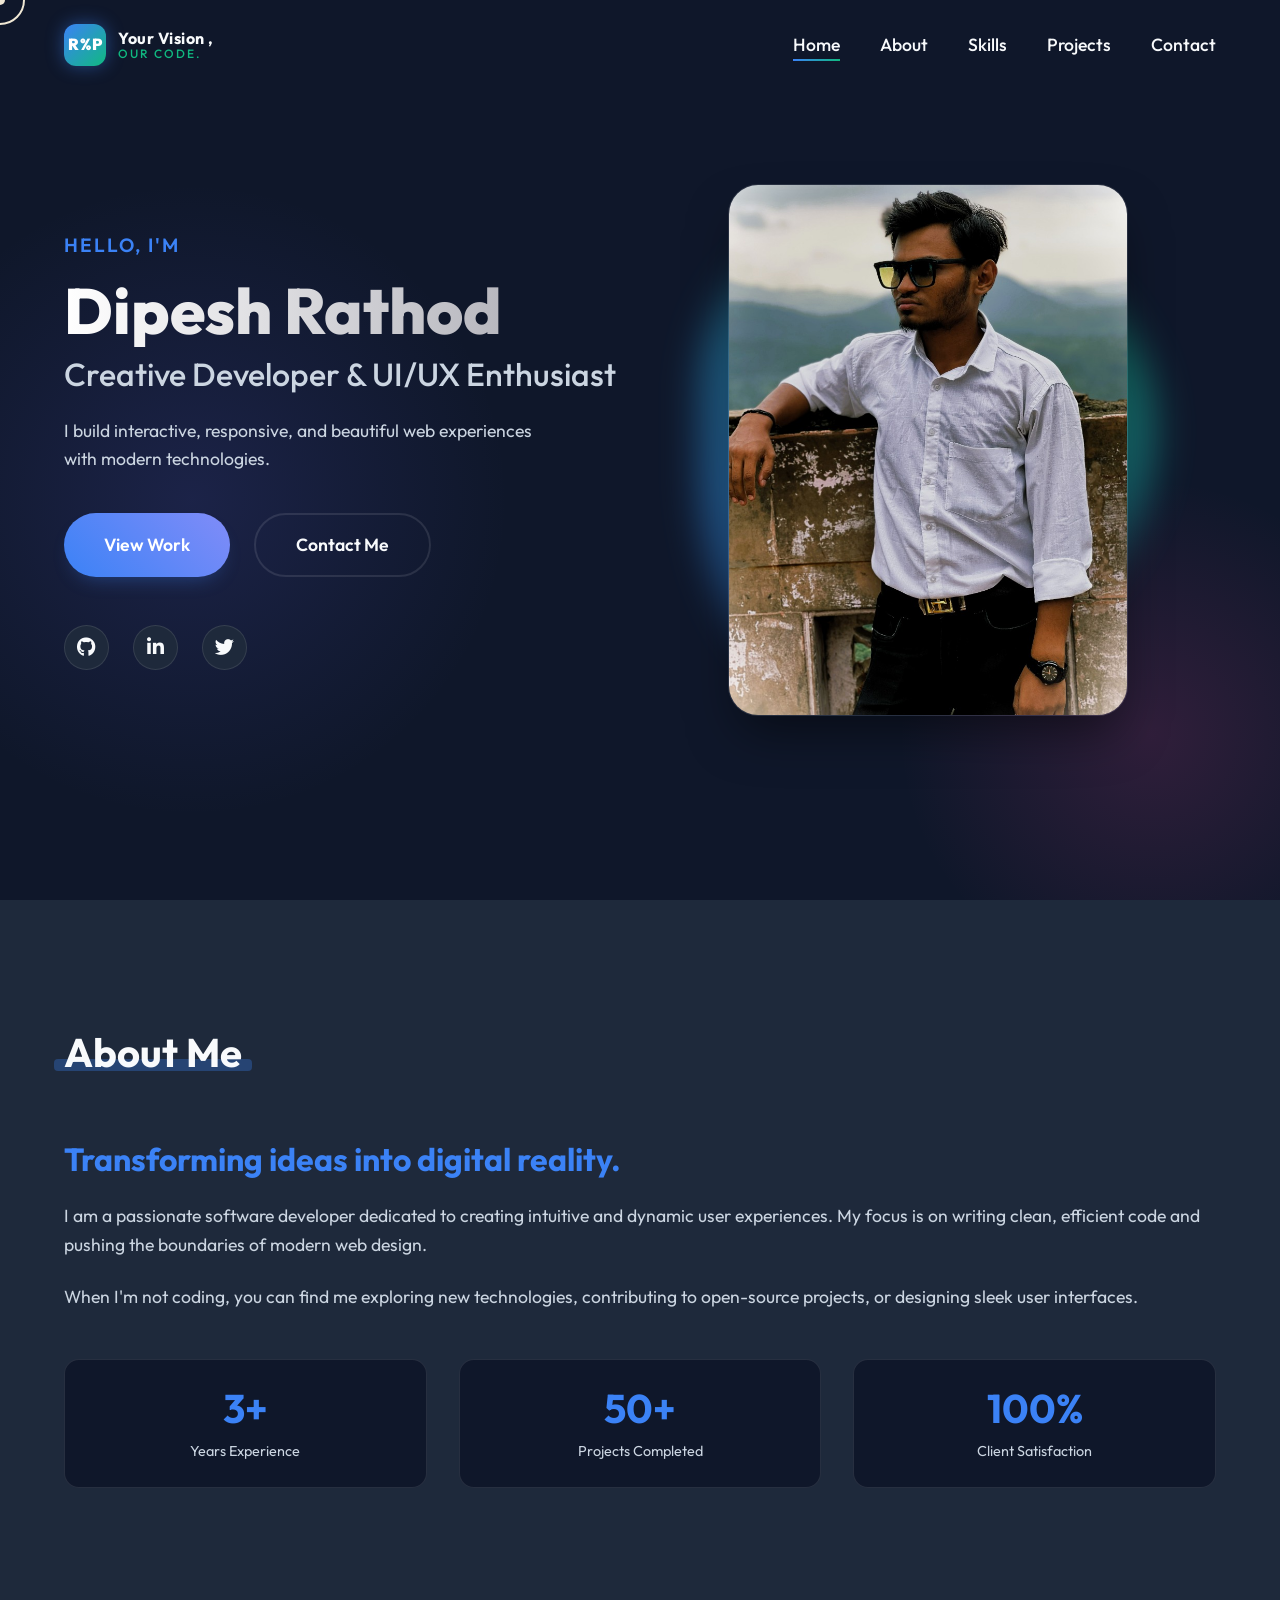
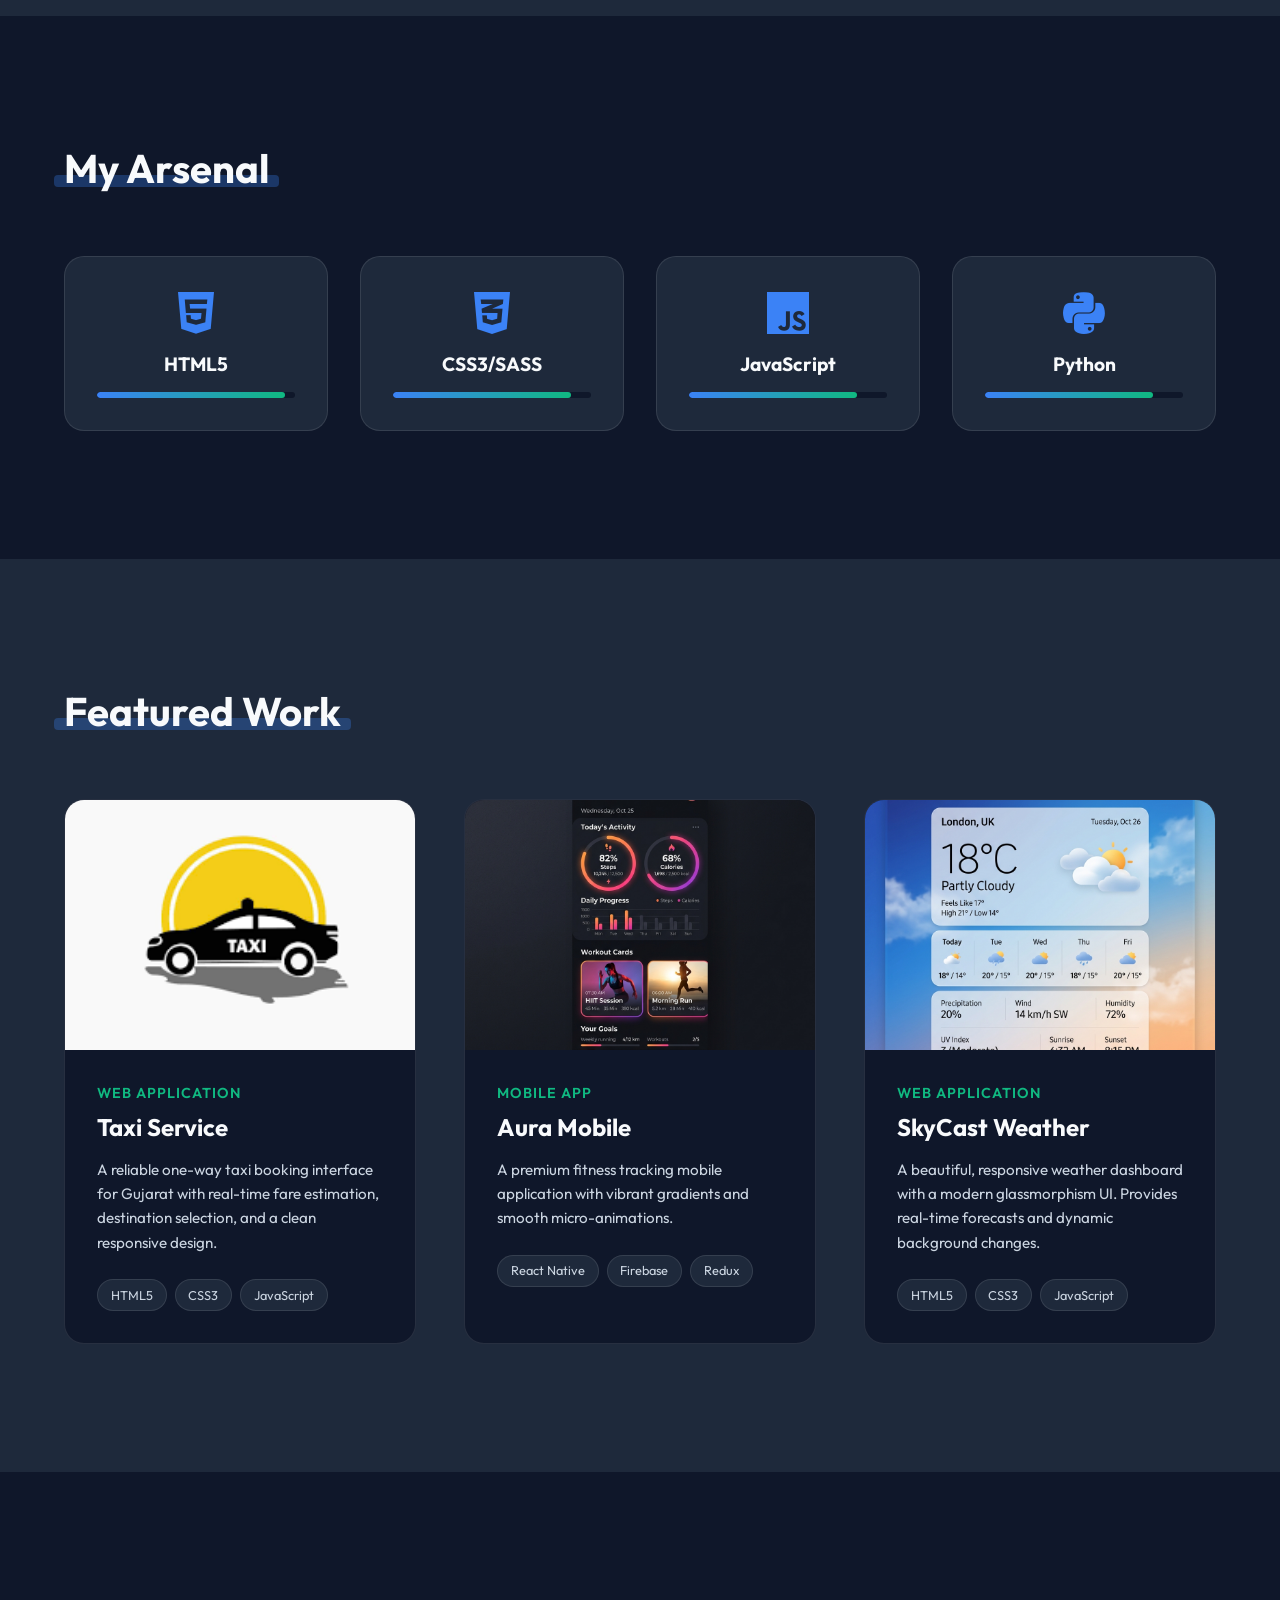
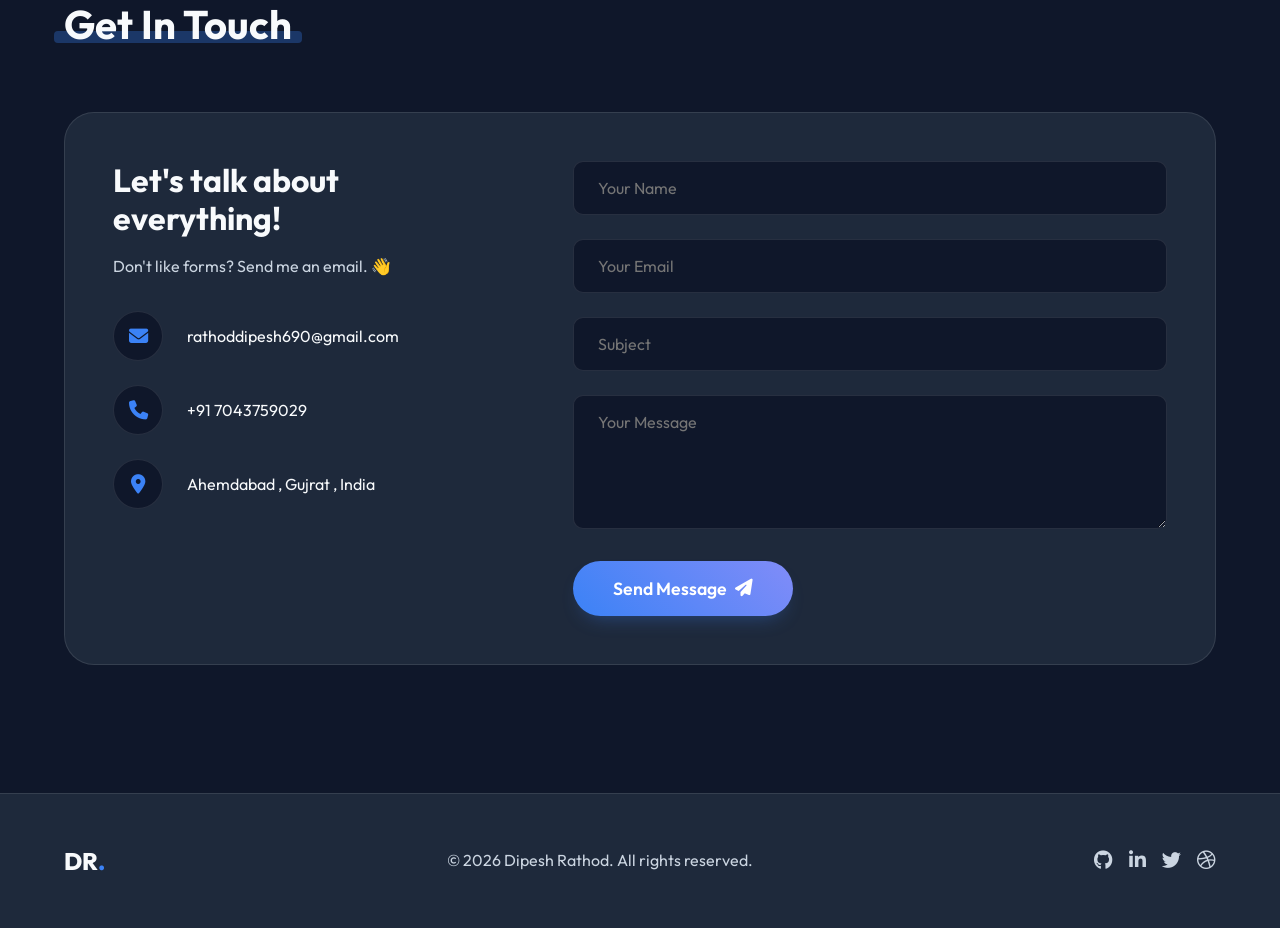
==== commit fadb8b84: "Update index.html" ====
--- a/index.html
+++ b/index.html
@@ -16,10 +16,10 @@
     <nav>
         <a href="#home" class="logo">
             <div class="logo-badge">
-                <span class="logo-initials">DR</span>
+                <span class="logo-initials">R%P</span>
             </div>
             <div class="logo-text">
-                <span class="logo-name">Dipesh</span><span class="logo-surname">Rathod</span>
+                <span class="logo-name">Your Vision ,</span><span class="logo-surname">Our Code.</span>
             </div>
         </a>
         <ul class="nav-links">
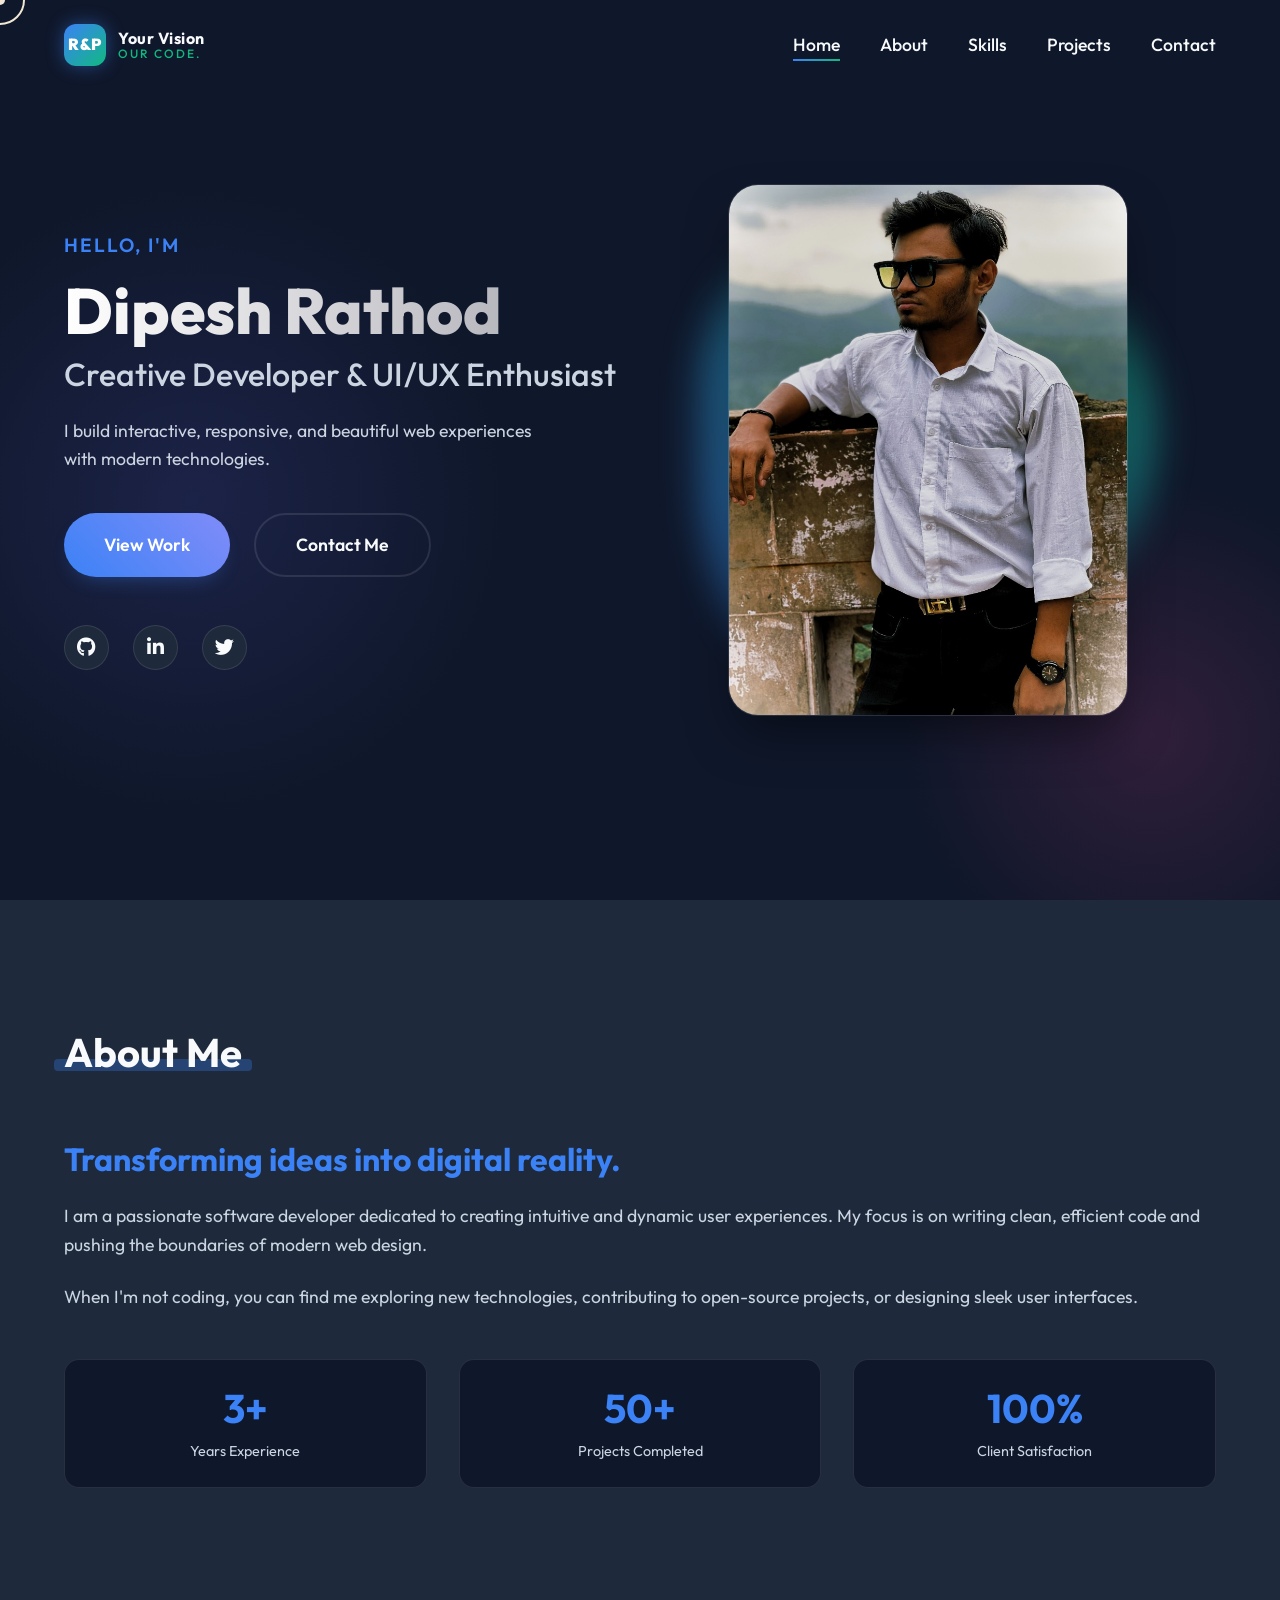
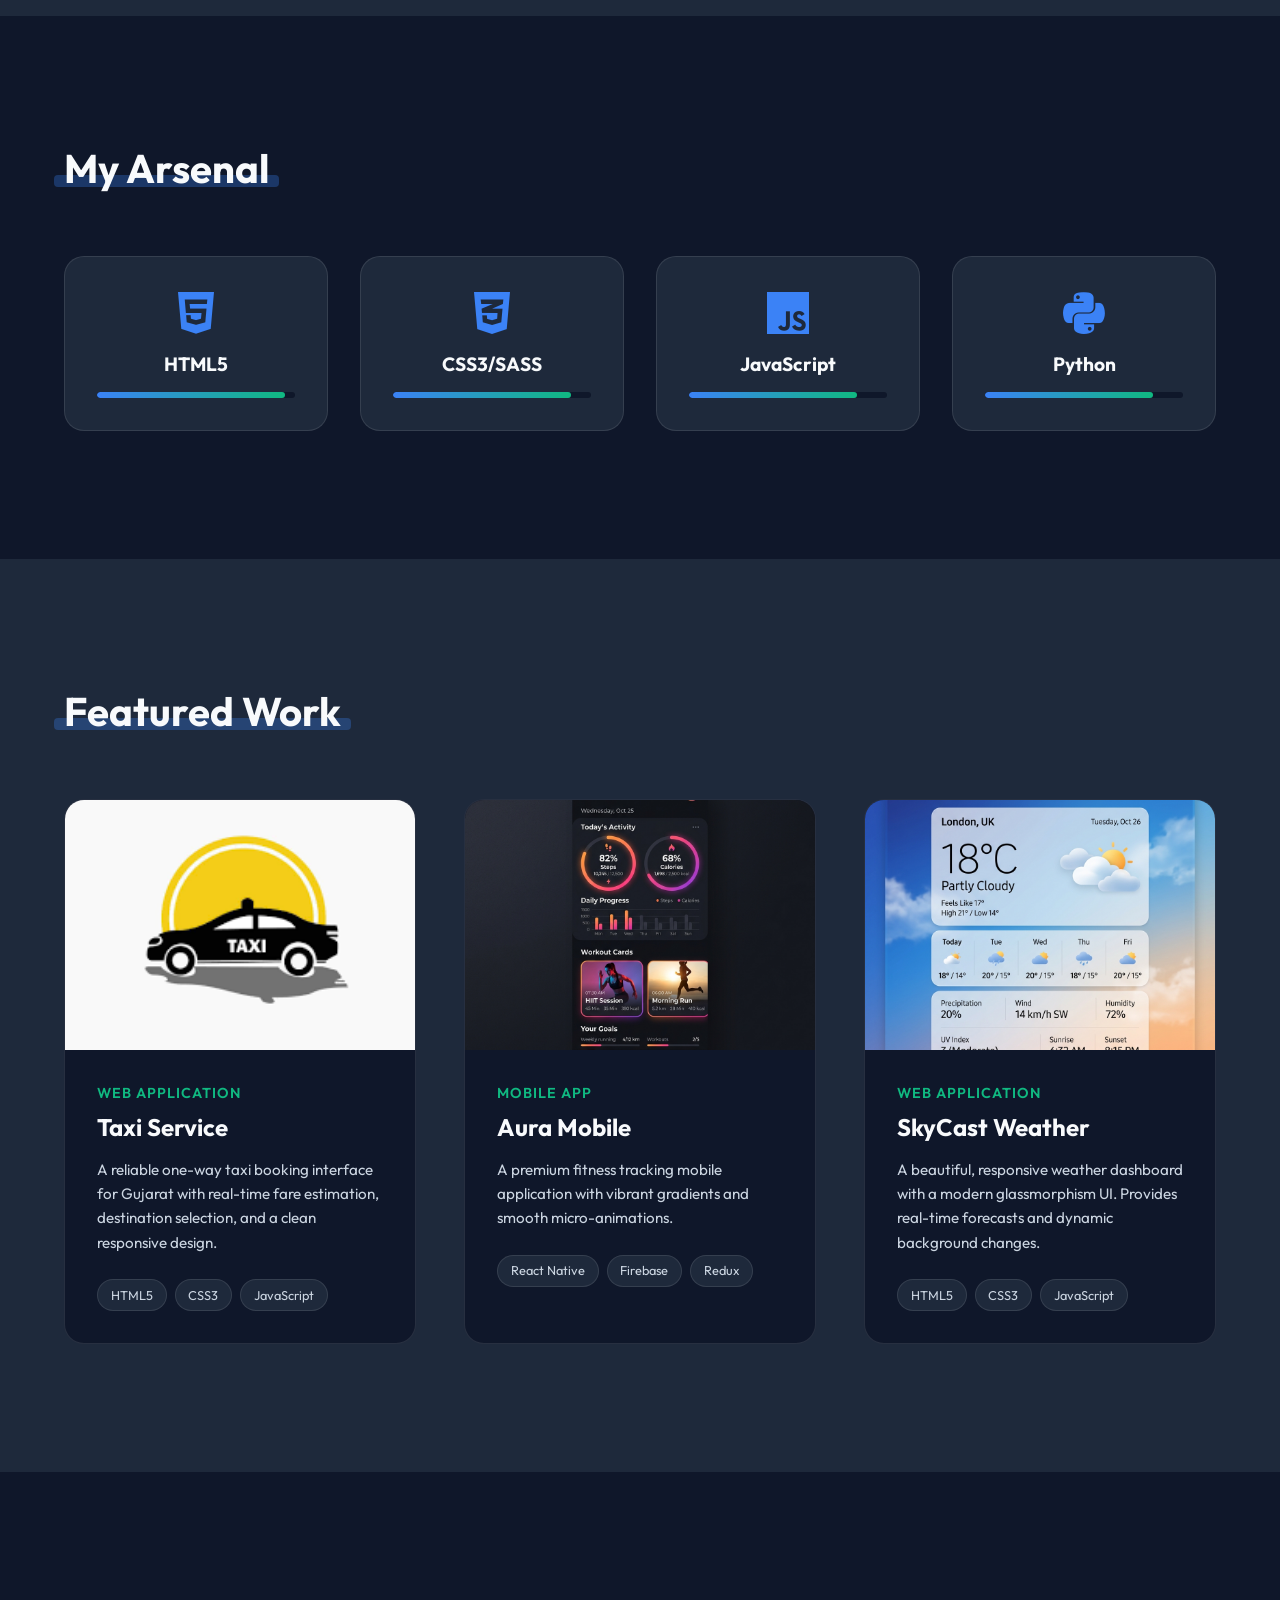
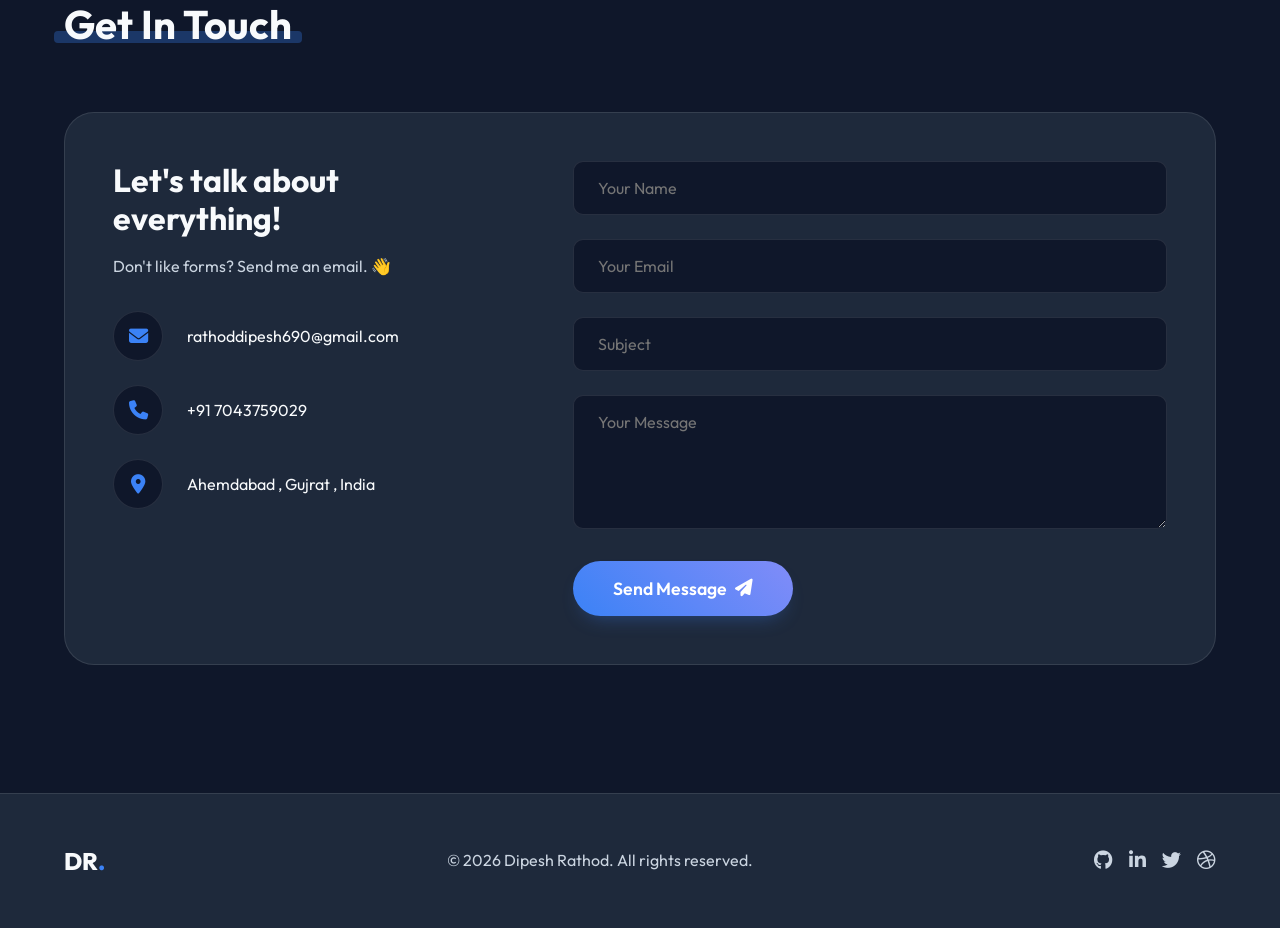
==== commit 05e42d32: "Update index.html" ====
--- a/index.html
+++ b/index.html
@@ -16,10 +16,10 @@
     <nav>
         <a href="#home" class="logo">
             <div class="logo-badge">
-                <span class="logo-initials">R%P</span>
+                <span class="logo-initials">R&P</span>
             </div>
             <div class="logo-text">
-                <span class="logo-name">Your Vision ,</span><span class="logo-surname">Our Code.</span>
+                <span class="logo-name">Your Vision</span><span class="logo-surname">Our Code.</span>
             </div>
         </a>
         <ul class="nav-links">
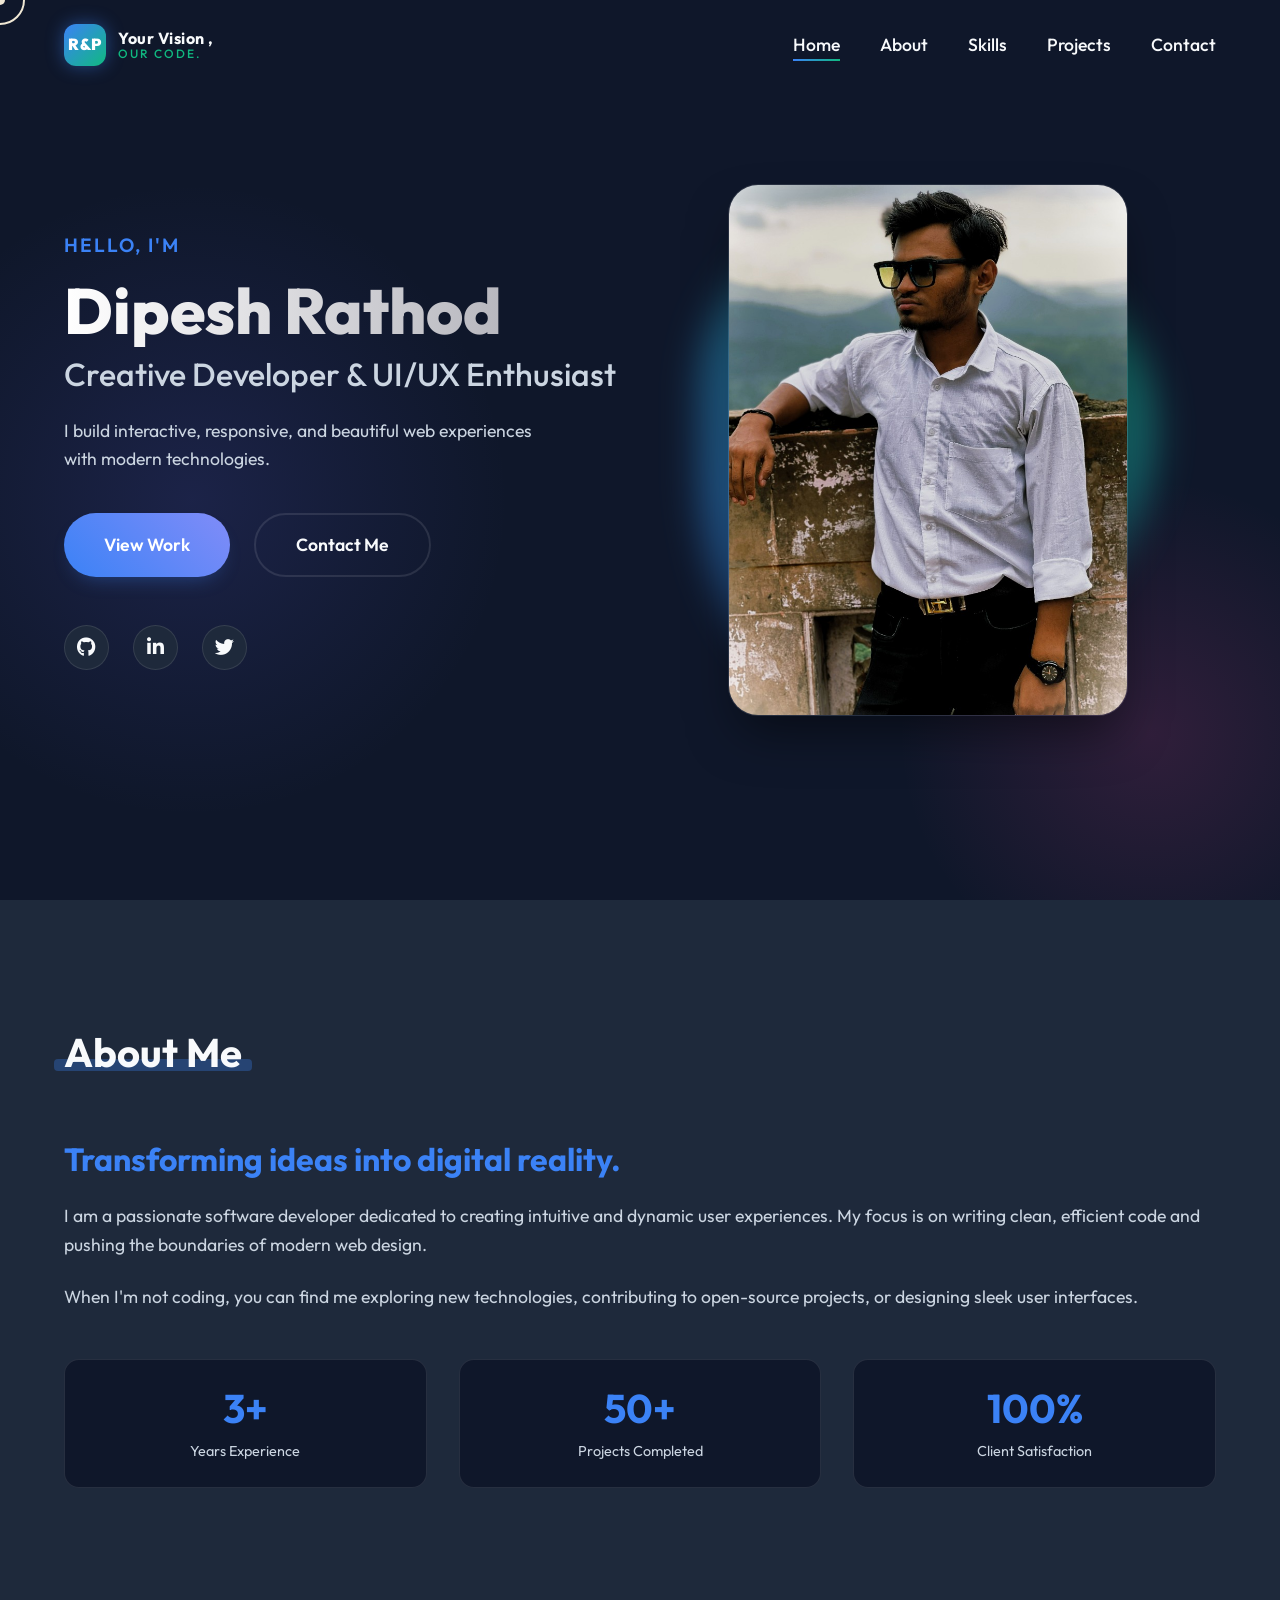
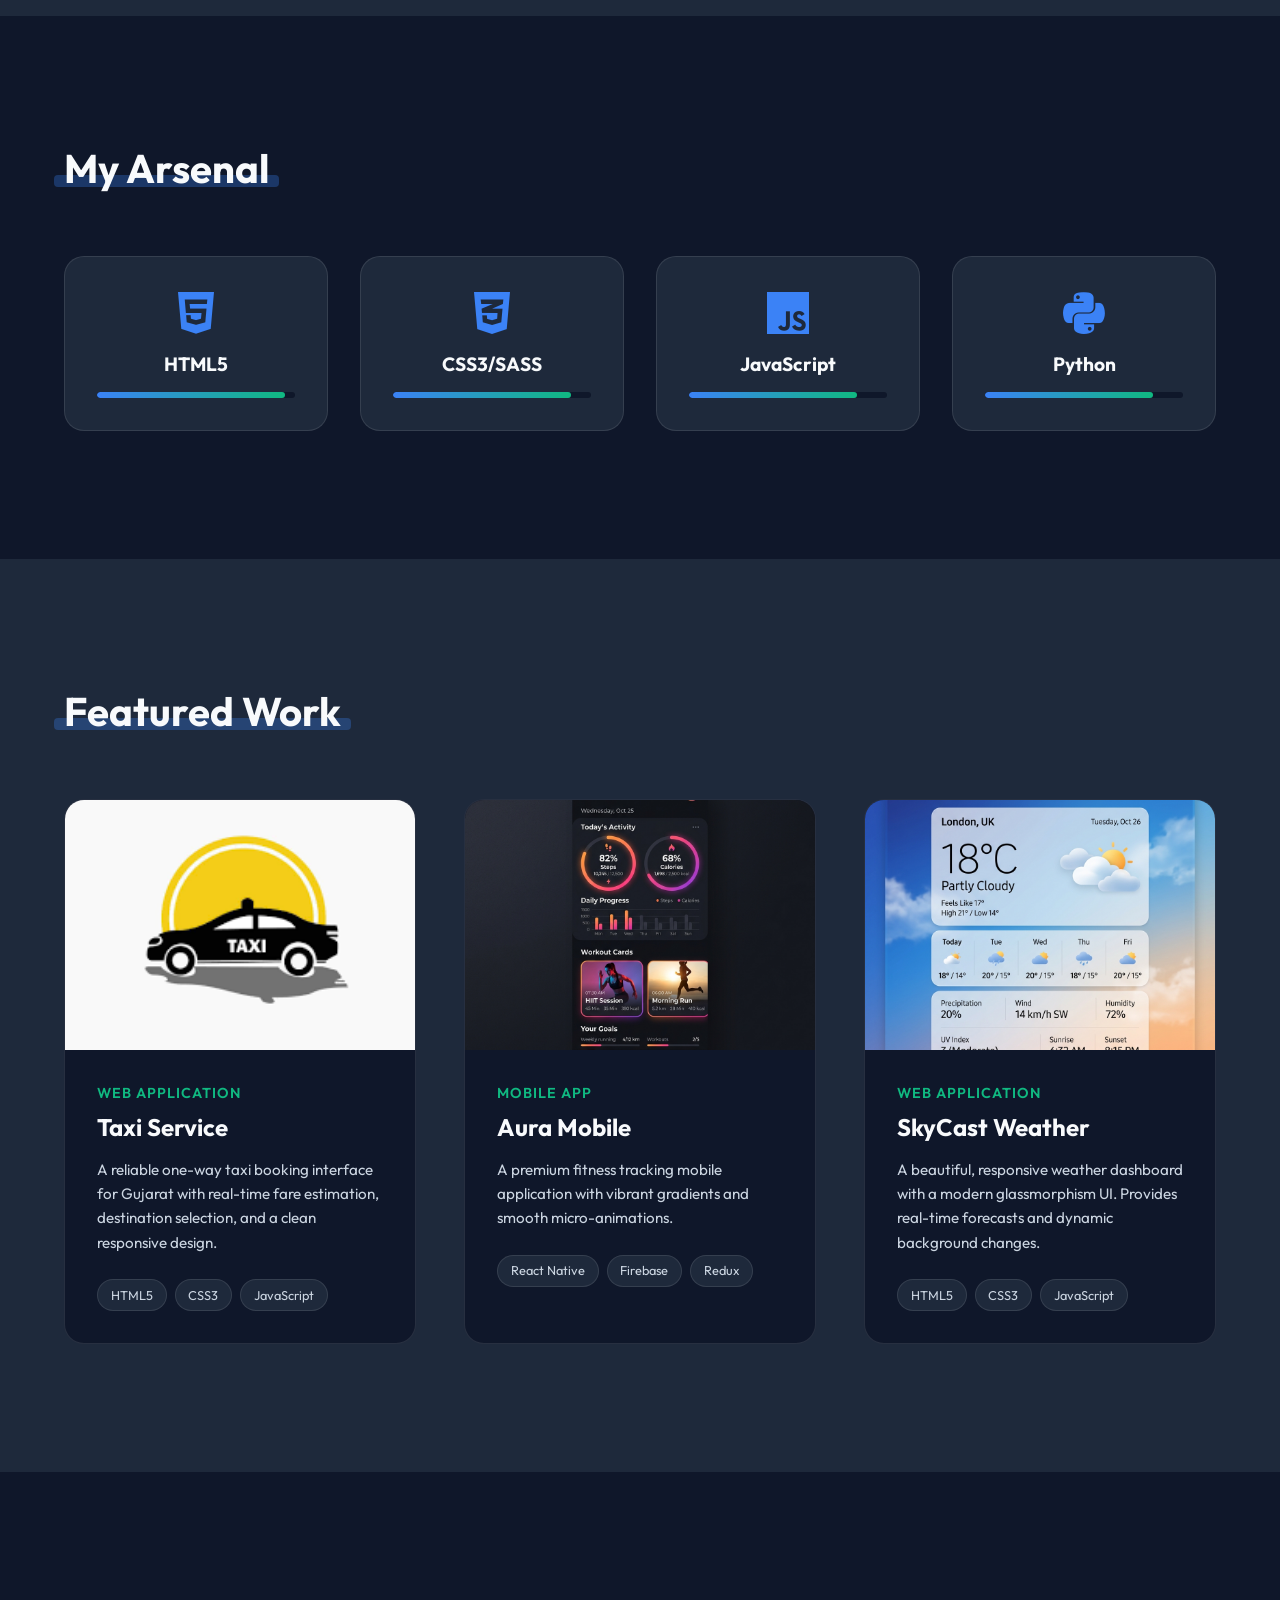
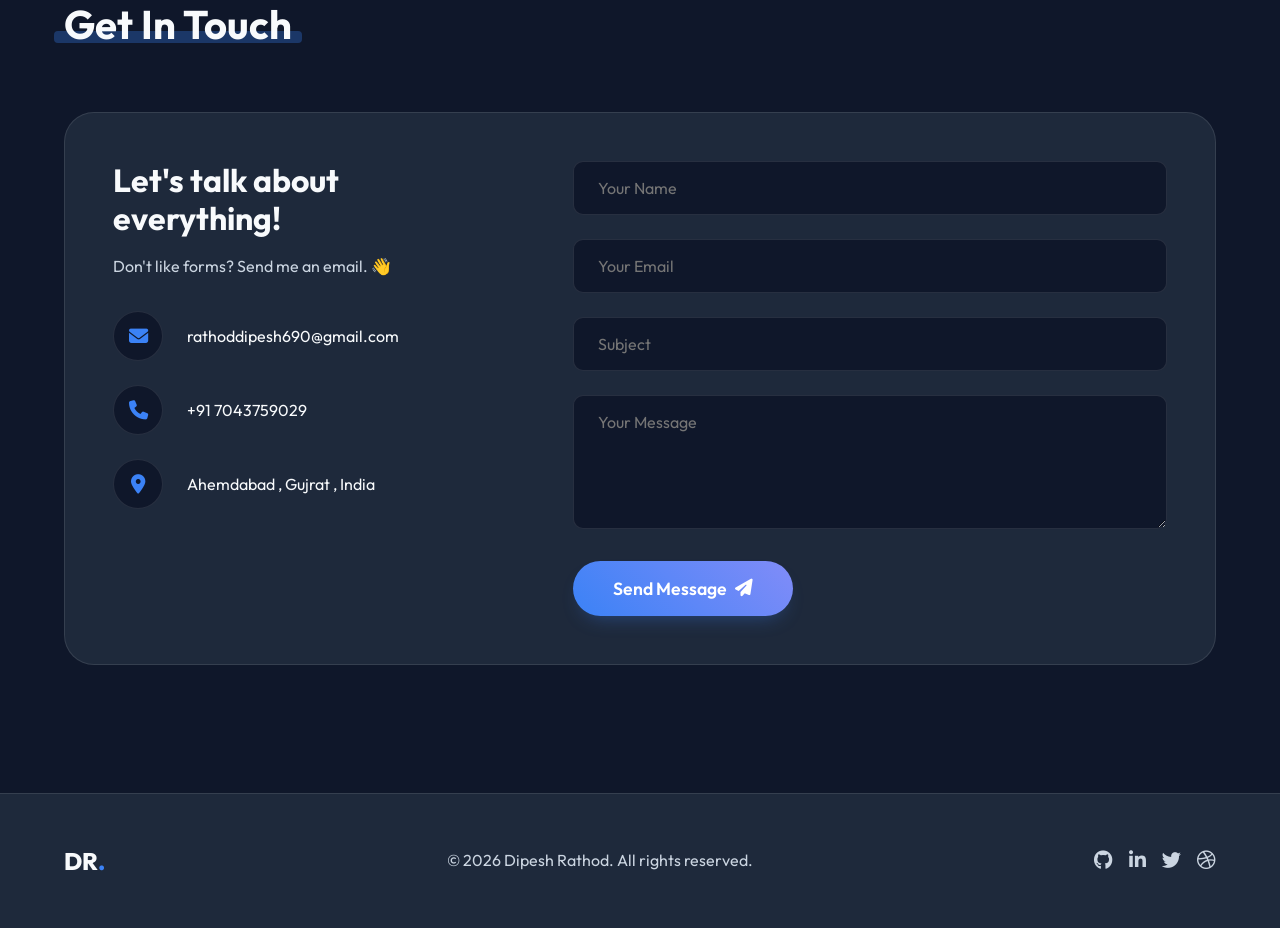
==== commit f98d9fd9: "Update index.html" ====
--- a/index.html
+++ b/index.html
@@ -19,7 +19,7 @@
                 <span class="logo-initials">R&P</span>
             </div>
             <div class="logo-text">
-                <span class="logo-name">Your Vision</span><span class="logo-surname">Our Code.</span>
+                <span class="logo-name">Your Vision ,</span><span class="logo-surname">Our Code.</span>
             </div>
         </a>
         <ul class="nav-links">
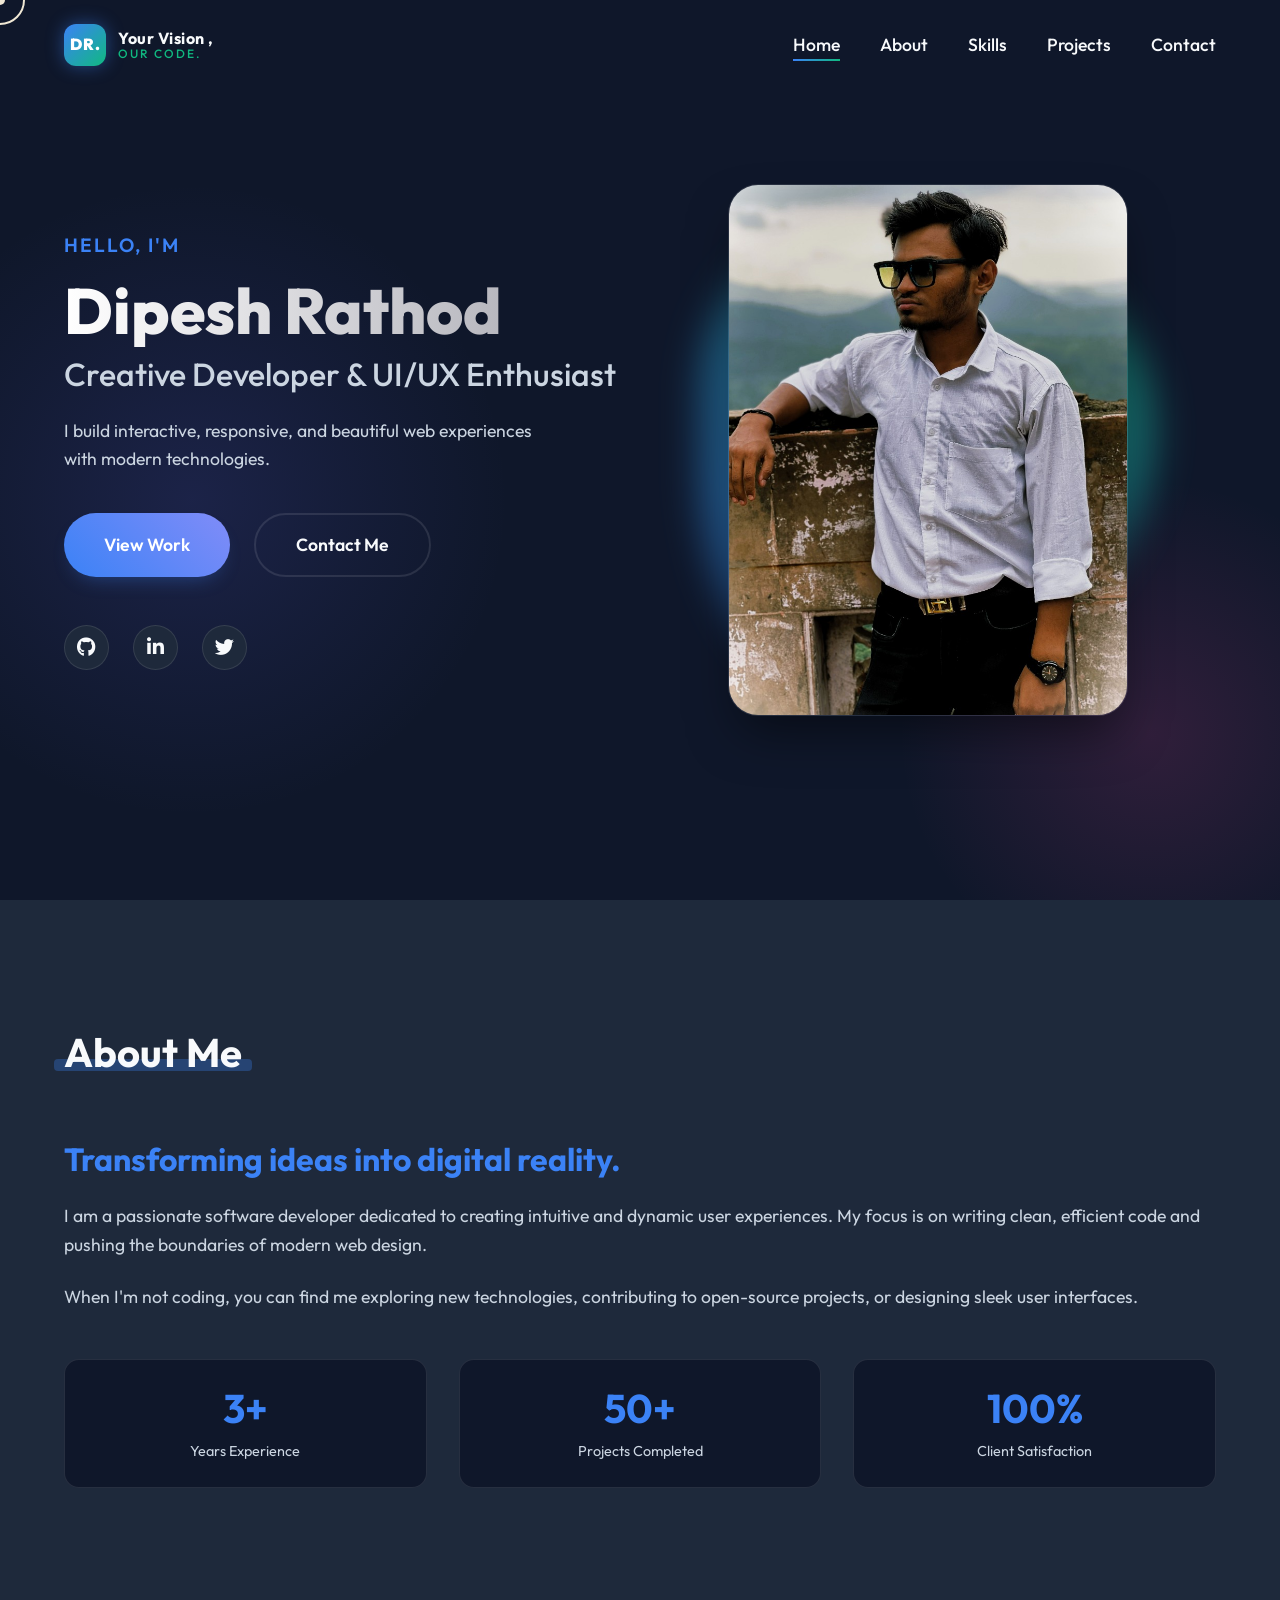
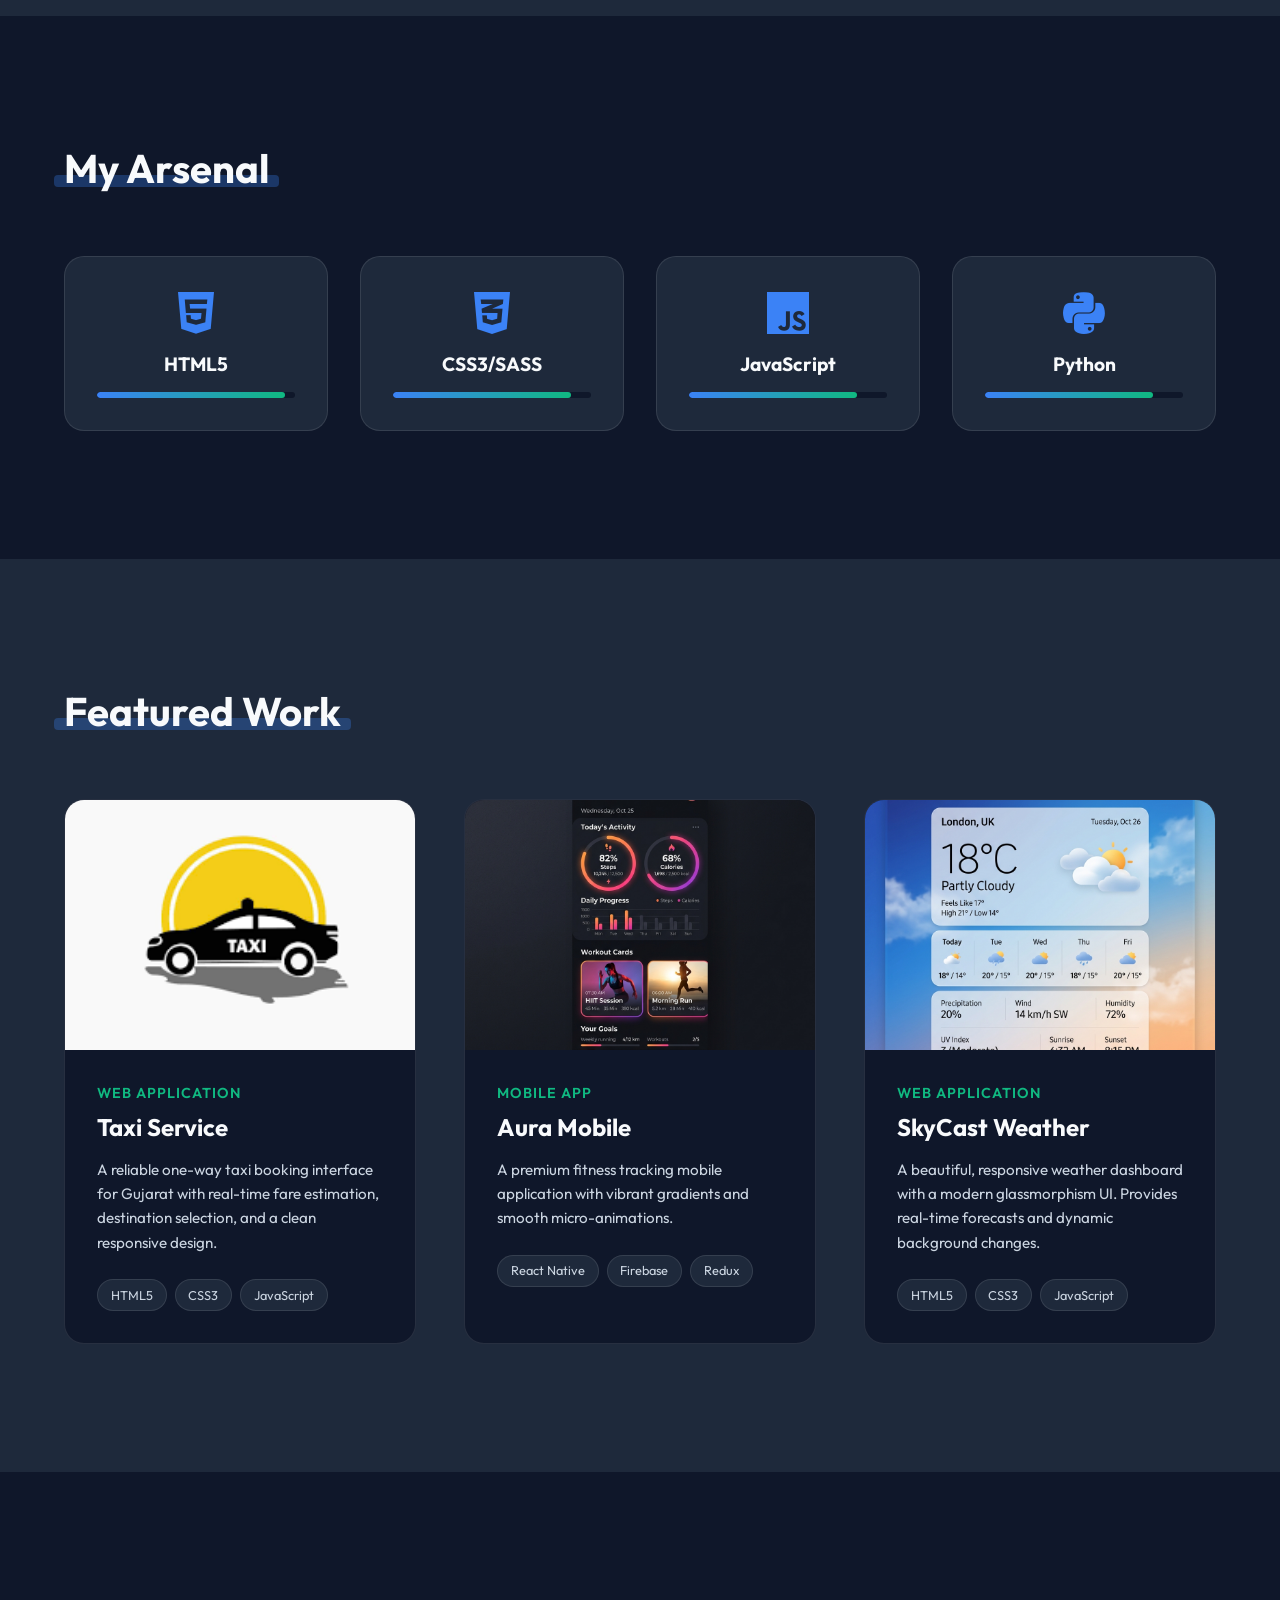
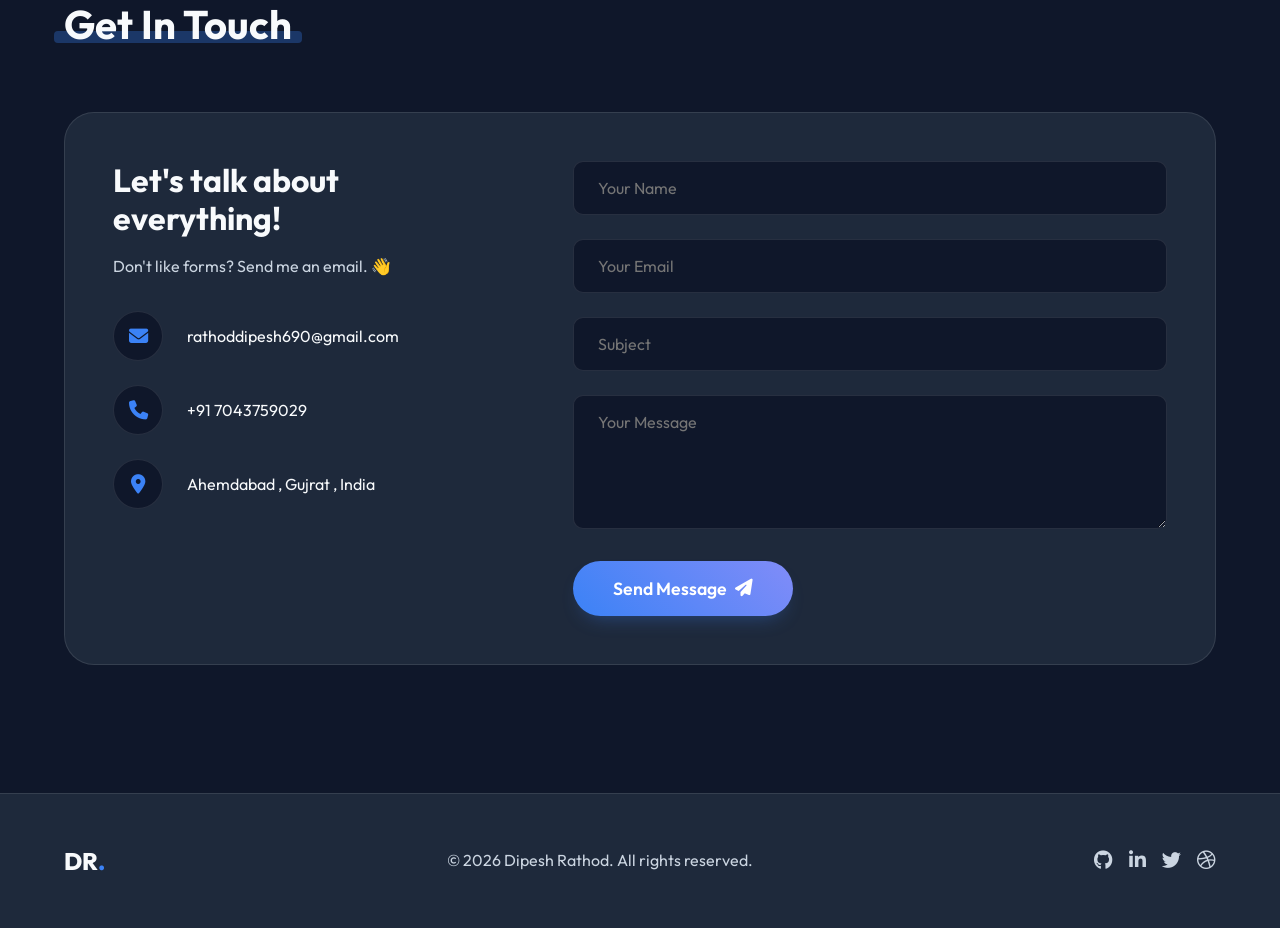
==== commit 06e60098: "Update index.html" ====
--- a/index.html
+++ b/index.html
@@ -16,7 +16,7 @@
     <nav>
         <a href="#home" class="logo">
             <div class="logo-badge">
-                <span class="logo-initials">R&P</span>
+                <span class="logo-initials">DR.</span>
             </div>
             <div class="logo-text">
                 <span class="logo-name">Your Vision ,</span><span class="logo-surname">Our Code.</span>
